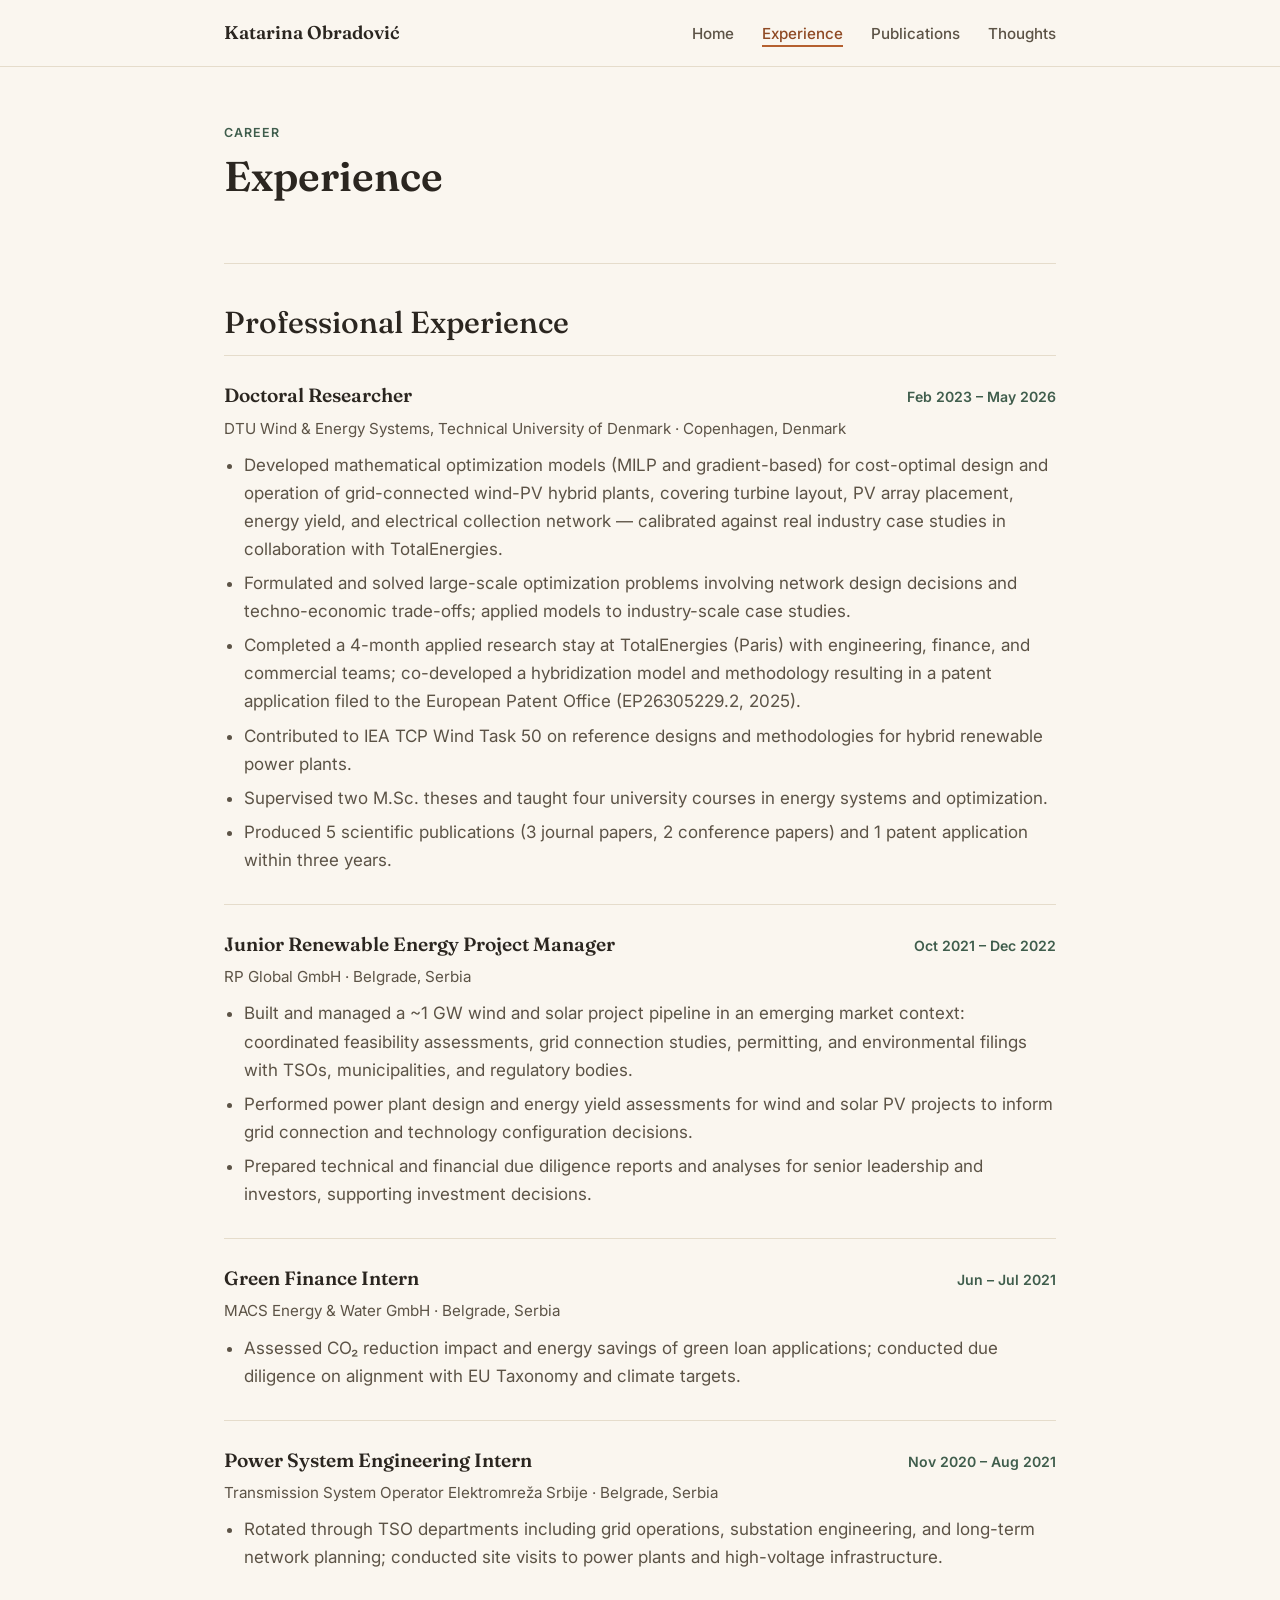
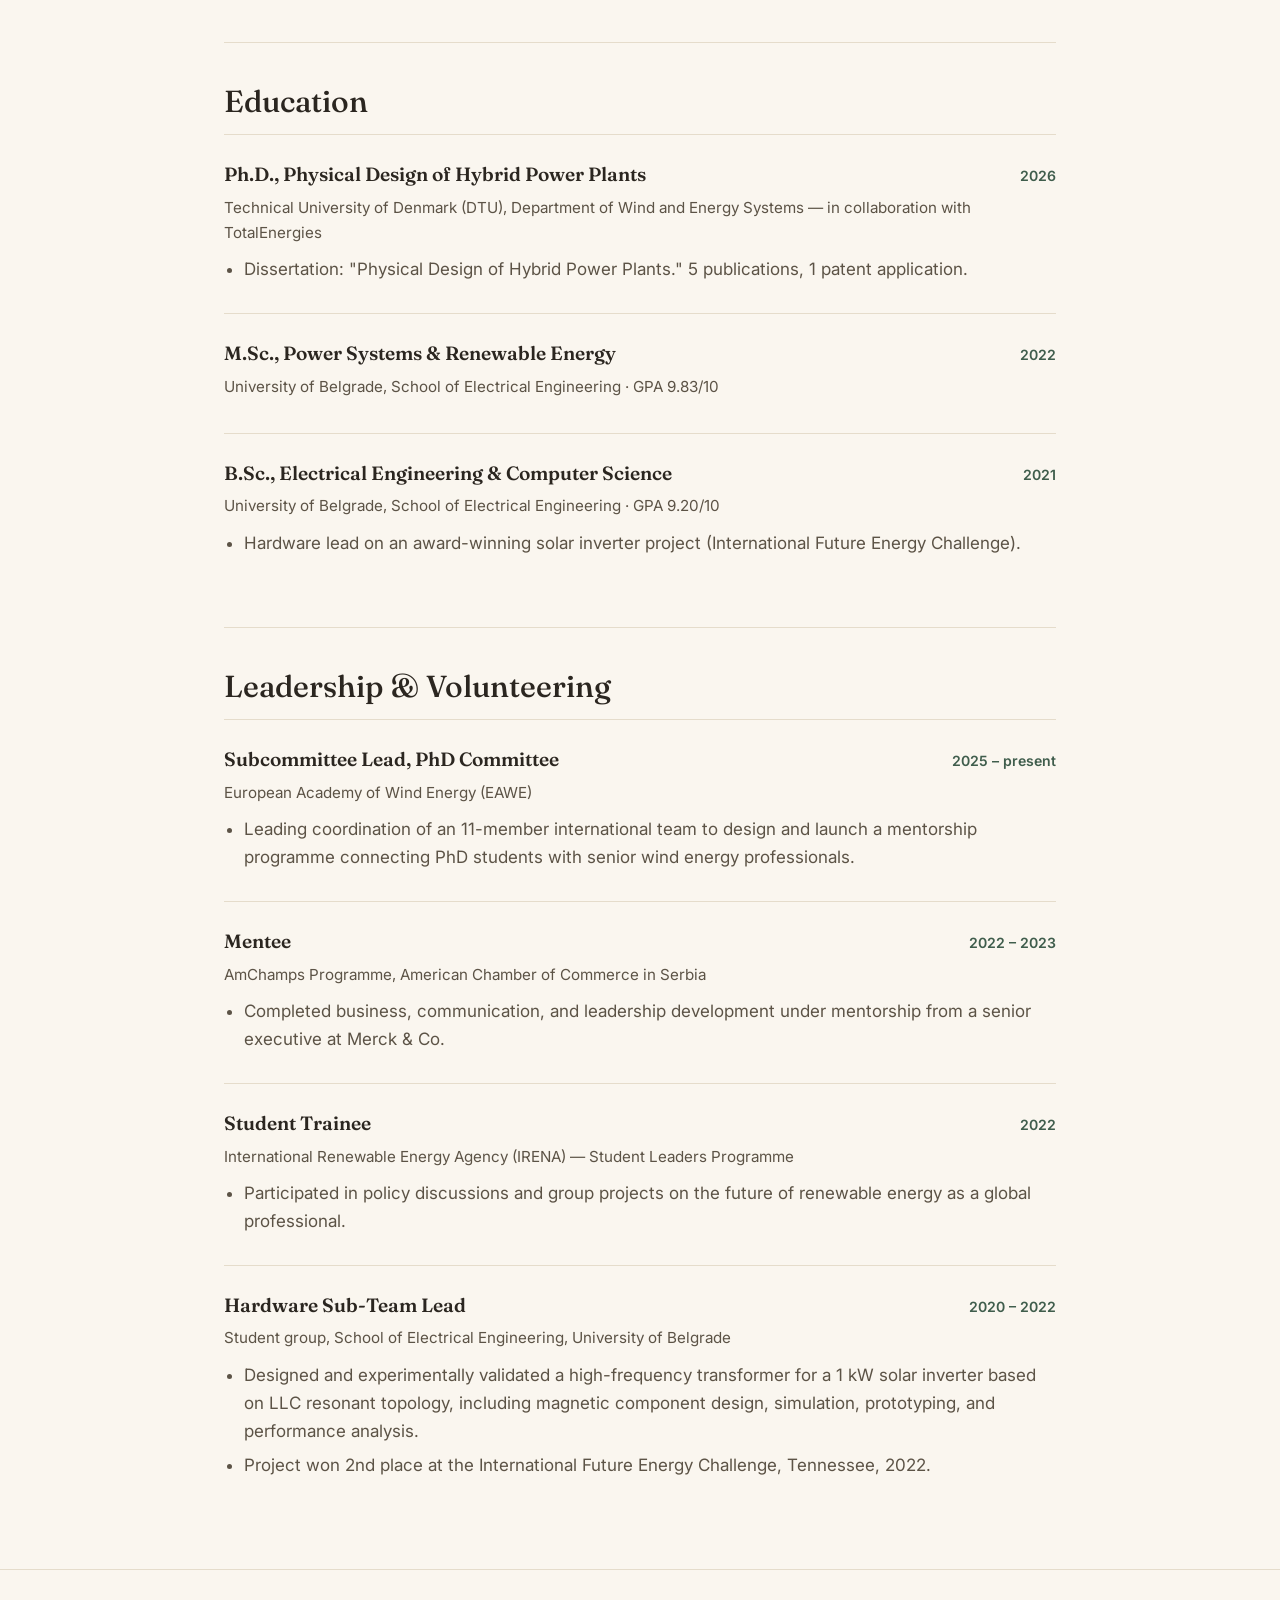
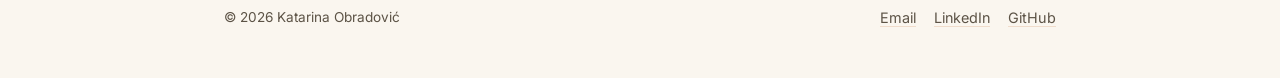
==== experience.html @ 313fced9 "Updates in files and design (css, js, experience, publications, posts)" ====
<!DOCTYPE html>
<html lang="en">
<head>
<meta charset="UTF-8">
<meta name="viewport" content="width=device-width, initial-scale=1.0">
<title>Experience — Katarina Obradović</title>
<link rel="stylesheet" href="style.css">
</head>
<body>

<header class="site-header">
  <div class="nav-inner">
    <a href="index.html" class="site-name">Katarina Obradović</a>
    <button class="nav-toggle" aria-label="Toggle menu">
      <span></span><span></span><span></span>
    </button>
    <nav class="site-nav">
      <ul>
        <li><a href="index.html">Home</a></li>
        <li><a href="experience.html">Experience</a></li>
        <li><a href="publications.html">Publications</a></li>
        <li><a href="thoughts.html">Thoughts</a></li>
      </ul>
    </nav>
  </div>
</header>

<main class="container">

  <section style="padding-top:56px;">
    <div class="section-label">Career</div>
    <h1>Experience</h1>
  </section>

  <section>
    <h2>Professional Experience</h2>

    <div class="timeline-item">
      <div class="timeline-head">
        <div class="timeline-role">Doctoral Researcher</div>
        <div class="timeline-dates">Feb 2023 – May 2026</div>
      </div>
      <div class="timeline-org">DTU Wind &amp; Energy Systems, Technical University of Denmark · Copenhagen, Denmark</div>
      <ul>
        <li>Developed mathematical optimization models (MILP and gradient-based) for cost-optimal design and operation of grid-connected wind-PV hybrid plants, covering turbine layout, PV array placement, energy yield, and electrical collection network — calibrated against real industry case studies in collaboration with TotalEnergies.</li>
        <li>Formulated and solved large-scale optimization problems involving network design decisions and techno-economic trade-offs; applied models to industry-scale case studies.</li>
        <li>Completed a 4-month applied research stay at TotalEnergies (Paris) with engineering, finance, and commercial teams; co-developed a hybridization model and methodology resulting in a patent application filed to the European Patent Office (EP26305229.2, 2025).</li>
        <li>Contributed to IEA TCP Wind Task 50 on reference designs and methodologies for hybrid renewable power plants.</li>
        <li>Supervised two M.Sc. theses and taught four university courses in energy systems and optimization.</li>
        <li>Produced 5 scientific publications (3 journal papers, 2 conference papers) and 1 patent application within three years.</li>
      </ul>
    </div>

    <div class="timeline-item">
      <div class="timeline-head">
        <div class="timeline-role">Junior Renewable Energy Project Manager</div>
        <div class="timeline-dates">Oct 2021 – Dec 2022</div>
      </div>
      <div class="timeline-org">RP Global GmbH · Belgrade, Serbia</div>
      <ul>
        <li>Built and managed a ~1 GW wind and solar project pipeline in an emerging market context: coordinated feasibility assessments, grid connection studies, permitting, and environmental filings with TSOs, municipalities, and regulatory bodies.</li>
        <li>Performed power plant design and energy yield assessments for wind and solar PV projects to inform grid connection and technology configuration decisions.</li>
        <li>Prepared technical and financial due diligence reports and analyses for senior leadership and investors, supporting investment decisions.</li>
      </ul>
    </div>

    <div class="timeline-item">
      <div class="timeline-head">
        <div class="timeline-role">Green Finance Intern</div>
        <div class="timeline-dates">Jun – Jul 2021</div>
      </div>
      <div class="timeline-org">MACS Energy &amp; Water GmbH · Belgrade, Serbia</div>
      <ul>
        <li>Assessed CO₂ reduction impact and energy savings of green loan applications; conducted due diligence on alignment with EU Taxonomy and climate targets.</li>
      </ul>
    </div>

    <div class="timeline-item">
      <div class="timeline-head">
        <div class="timeline-role">Power System Engineering Intern</div>
        <div class="timeline-dates">Nov 2020 – Aug 2021</div>
      </div>
      <div class="timeline-org">Transmission System Operator Elektromreža Srbije · Belgrade, Serbia</div>
      <ul>
        <li>Rotated through TSO departments including grid operations, substation engineering, and long-term network planning; conducted site visits to power plants and high-voltage infrastructure.</li>
      </ul>
    </div>
  </section>

  <section>
    <h2>Education</h2>

    <div class="timeline-item">
      <div class="timeline-head">
        <div class="timeline-role">Ph.D., Physical Design of Hybrid Power Plants</div>
        <div class="timeline-dates">2026</div>
      </div>
      <div class="timeline-org">Technical University of Denmark (DTU), Department of Wind and Energy Systems — in collaboration with TotalEnergies</div>
      <ul>
        <li>Dissertation: "Physical Design of Hybrid Power Plants." 5 publications, 1 patent application.</li>
      </ul>
    </div>

    <div class="timeline-item">
      <div class="timeline-head">
        <div class="timeline-role">M.Sc., Power Systems &amp; Renewable Energy</div>
        <div class="timeline-dates">2022</div>
      </div>
      <div class="timeline-org">University of Belgrade, School of Electrical Engineering · GPA 9.83/10</div>
    </div>

    <div class="timeline-item">
      <div class="timeline-head">
        <div class="timeline-role">B.Sc., Electrical Engineering &amp; Computer Science</div>
        <div class="timeline-dates">2021</div>
      </div>
      <div class="timeline-org">University of Belgrade, School of Electrical Engineering · GPA 9.20/10</div>
      <ul>
        <li>Hardware lead on an award-winning solar inverter project (International Future Energy Challenge).</li>
      </ul>
    </div>
  </section>

  <section>
    <h2>Leadership &amp; Volunteering</h2>

    <div class="timeline-item">
      <div class="timeline-head">
        <div class="timeline-role">Subcommittee Lead, PhD Committee</div>
        <div class="timeline-dates">2025 – present</div>
      </div>
      <div class="timeline-org">European Academy of Wind Energy (EAWE)</div>
      <ul>
        <li>Leading coordination of an 11-member international team to design and launch a mentorship programme connecting PhD students with senior wind energy professionals.</li>
      </ul>
    </div>

    <div class="timeline-item">
      <div class="timeline-head">
        <div class="timeline-role">Mentee</div>
        <div class="timeline-dates">2022 – 2023</div>
      </div>
      <div class="timeline-org">AmChamps Programme, American Chamber of Commerce in Serbia</div>
      <ul>
        <li>Completed business, communication, and leadership development under mentorship from a senior executive at Merck &amp; Co.</li>
      </ul>
    </div>

    <div class="timeline-item">
      <div class="timeline-head">
        <div class="timeline-role">Student Trainee</div>
        <div class="timeline-dates">2022</div>
      </div>
      <div class="timeline-org">International Renewable Energy Agency (IRENA) — Student Leaders Programme</div>
      <ul>
        <li>Participated in policy discussions and group projects on the future of renewable energy as a global professional.</li>
      </ul>
    </div>

    <div class="timeline-item">
      <div class="timeline-head">
        <div class="timeline-role">Hardware Sub-Team Lead</div>
        <div class="timeline-dates">2020 – 2022</div>
      </div>
      <div class="timeline-org">Student group, School of Electrical Engineering, University of Belgrade</div>
      <ul>
        <li>Designed and experimentally validated a high-frequency transformer for a 1 kW solar inverter based on LLC resonant topology, including magnetic component design, simulation, prototyping, and performance analysis.</li>
        <li>Project won 2nd place at the International Future Energy Challenge, Tennessee, 2022.</li>
      </ul>
    </div>
  </section>

</main>

<footer class="site-footer">
  <div class="footer-inner">
    <div class="footer-copy">© 2026 Katarina Obradović</div>
    <div class="footer-links">
      <a href="mailto:obradovick15@gmail.com">Email</a>
      <a href="https://linkedin.com/in/YOUR-LINKEDIN-HANDLE" target="_blank" rel="noopener">LinkedIn</a>
      <a href="https://github.com/YOUR-GITHUB-USERNAME" target="_blank" rel="noopener">GitHub</a>
    </div>
  </div>
</footer>

<script src="script.js"></script>
</body>
</html>
---- style.css ----
/* ============================================
   Katarina Obradović — personal site
   Warm editorial theme
   ============================================ */

@import url('https://fonts.googleapis.com/css2?family=Fraunces:ital,opsz,wght@0,9..144,400;0,9..144,500;0,9..144,600;1,9..144,500&family=Inter:wght@400;500;600;700&display=swap');

:root {
  --bg: #faf6ef;
  --bg-alt: #f2ece1;
  --card: #fffdfa;
  --ink: #2b2620;
  --ink-soft: #5c5346;
  --rule: #e5dccb;
  --accent: #b5602f;
  --accent-dark: #8f4a24;
  --accent-soft: #f0dccb;
  --evergreen: #3f5d4c;
  --max-width: 880px;
  --radius: 14px;
  --shadow: 0 1px 2px rgba(43, 38, 32, 0.04), 0 8px 24px rgba(43, 38, 32, 0.06);
}

* { box-sizing: border-box; }

html { scroll-behavior: smooth; }

body {
  margin: 0;
  background: var(--bg);
  color: var(--ink);
  font-family: 'Inter', -apple-system, BlinkMacSystemFont, 'Segoe UI', sans-serif;
  font-size: 17px;
  line-height: 1.65;
  -webkit-font-smoothing: antialiased;
}

h1, h2, h3, h4 {
  font-family: 'Fraunces', Georgia, serif;
  font-weight: 500;
  line-height: 1.2;
  color: var(--ink);
  margin: 0 0 0.5em;
}

h1 { font-size: 2.6rem; font-weight: 600; }
h2 { font-size: 1.9rem; }
h3 { font-size: 1.3rem; }

p { margin: 0 0 1em; }

a {
  color: var(--accent-dark);
  text-decoration: underline;
  text-decoration-color: var(--accent-soft);
  text-underline-offset: 3px;
  transition: text-decoration-color 0.15s ease;
}
a:hover { text-decoration-color: var(--accent-dark); }

.container {
  max-width: var(--max-width);
  margin: 0 auto;
  padding: 0 24px;
}

/* ---------- Header / Nav ---------- */
header.site-header {
  border-bottom: 1px solid var(--rule);
  background: var(--bg);
  position: sticky;
  top: 0;
  z-index: 20;
}

.nav-inner {
  max-width: var(--max-width);
  margin: 0 auto;
  padding: 18px 24px;
  display: flex;
  align-items: center;
  justify-content: space-between;
}

.site-name {
  font-family: 'Fraunces', serif;
  font-weight: 600;
  font-size: 1.15rem;
  color: var(--ink);
  text-decoration: none;
}
.site-name:hover { text-decoration: none; }

nav.site-nav ul {
  list-style: none;
  display: flex;
  gap: 28px;
  margin: 0;
  padding: 0;
}

nav.site-nav a {
  color: var(--ink-soft);
  text-decoration: none;
  font-size: 0.95rem;
  font-weight: 500;
  padding-bottom: 2px;
  border-bottom: 2px solid transparent;
}

nav.site-nav a:hover,
nav.site-nav a.active {
  color: var(--accent-dark);
  border-bottom-color: var(--accent);
}

.nav-toggle {
  display: none;
  background: none;
  border: none;
  cursor: pointer;
  padding: 4px;
}
.nav-toggle span {
  display: block;
  width: 22px;
  height: 2px;
  background: var(--ink);
  margin: 5px 0;
}

/* ---------- Hero ---------- */
.hero {
  padding: 72px 0 48px;
}

.eyebrow {
  text-transform: uppercase;
  letter-spacing: 0.08em;
  font-size: 0.8rem;
  font-weight: 600;
  color: var(--evergreen);
  margin-bottom: 14px;
}

.hero h1 { margin-bottom: 10px; }

.hero .tagline {
  font-size: 1.15rem;
  color: var(--ink-soft);
  max-width: 620px;
}

.hero .meta {
  margin-top: 18px;
  font-size: 0.95rem;
  color: var(--ink-soft);
}

.cta-row {
  margin-top: 28px;
  display: flex;
  gap: 14px;
  flex-wrap: wrap;
}

.btn {
  display: inline-block;
  padding: 11px 22px;
  border-radius: 999px;
  font-size: 0.95rem;
  font-weight: 600;
  text-decoration: none;
  border: 1px solid transparent;
  transition: all 0.15s ease;
}

.btn-primary {
  background: var(--accent);
  color: #fff;
}
.btn-primary:hover { background: var(--accent-dark); }

.btn-secondary {
  background: transparent;
  border-color: var(--rule);
  color: var(--ink);
}
.btn-secondary:hover { border-color: var(--accent); color: var(--accent-dark); }

/* ---------- Sections ---------- */
section { padding: 40px 0; }
section + section { border-top: 1px solid var(--rule); }

.section-label {
  text-transform: uppercase;
  letter-spacing: 0.08em;
  font-size: 0.78rem;
  font-weight: 600;
  color: var(--evergreen);
  margin-bottom: 8px;
}

.profile-text {
  font-size: 1.08rem;
  color: var(--ink-soft);
  max-width: 700px;
}

/* ---------- Stat / impact cards ---------- */
.stat-grid {
  display: grid;
  grid-template-columns: repeat(2, 1fr);
  gap: 16px;
  margin-top: 24px;
}

.stat-card {
  background: var(--card);
  border: 1px solid var(--rule);
  border-radius: var(--radius);
  padding: 22px 20px;
  box-shadow: var(--shadow);
}

.stat-number {
  font-family: 'Fraunces', serif;
  font-size: 2rem;
  font-weight: 600;
  color: var(--accent-dark);
  line-height: 1;
  margin-bottom: 8px;
}

.stat-desc {
  color: var(--ink-soft);
  font-size: 0.93rem;
}

/* ---------- Skills ---------- */
.skill-group { margin-bottom: 18px; }
.skill-group h4 {
  font-family: 'Inter', sans-serif;
  font-weight: 600;
  font-size: 0.85rem;
  text-transform: uppercase;
  letter-spacing: 0.04em;
  color: var(--ink-soft);
  margin-bottom: 10px;
}

.tag-row {
  display: flex;
  flex-wrap: wrap;
  gap: 8px;
}

.tag {
  background: var(--accent-soft);
  color: var(--accent-dark);
  border-radius: 999px;
  padding: 5px 14px;
  font-size: 0.85rem;
  font-weight: 500;
}

/* ---------- Timeline (Experience) ---------- */
.timeline-item {
  padding: 24px 0;
  border-top: 1px solid var(--rule);
}
.timeline-item:first-child { border-top: none; }

.timeline-head {
  display: flex;
  justify-content: space-between;
  align-items: baseline;
  flex-wrap: wrap;
  gap: 8px;
  margin-bottom: 4px;
}

.timeline-role {
  font-family: 'Fraunces', serif;
  font-size: 1.2rem;
  font-weight: 600;
}

.timeline-dates {
  font-size: 0.88rem;
  color: var(--evergreen);
  font-weight: 600;
  white-space: nowrap;
}

.timeline-org {
  color: var(--ink-soft);
  font-size: 0.95rem;
  margin-bottom: 10px;
}

.timeline-item ul {
  margin: 0;
  padding-left: 20px;
  color: var(--ink-soft);
}
.timeline-item li { margin-bottom: 6px; }

/* ---------- Publications ---------- */
.pub-item {
  padding: 18px 0;
  border-top: 1px solid var(--rule);
}
.pub-item:first-child { border-top: none; }
.pub-title { font-weight: 600; margin-bottom: 4px; }
.pub-meta { color: var(--ink-soft); font-size: 0.92rem; }
.pub-badge {
  display: inline-block;
  font-size: 0.75rem;
  font-weight: 600;
  text-transform: uppercase;
  letter-spacing: 0.04em;
  padding: 3px 10px;
  border-radius: 999px;
  background: var(--bg-alt);
  color: var(--evergreen);
  margin-bottom: 8px;
}

/* ---------- Awards ---------- */
.award-list { list-style: none; padding: 0; margin: 0; }
.award-list li {
  padding: 12px 0;
  border-top: 1px solid var(--rule);
  color: var(--ink-soft);
}
.award-list li:first-child { border-top: none; }
.award-list strong { color: var(--ink); }

/* ---------- Thoughts / blog ---------- */
.post-card {
  background: var(--card);
  border: 1px solid var(--rule);
  border-radius: var(--radius);
  padding: 26px 26px;
  margin-bottom: 18px;
  box-shadow: var(--shadow);
  transition: transform 0.15s ease, box-shadow 0.15s ease;
}
.post-card:hover {
  transform: translateY(-2px);
  box-shadow: 0 4px 8px rgba(43,38,32,0.06), 0 12px 28px rgba(43,38,32,0.09);
}
.post-card a.post-title-link {
  text-decoration: none;
  color: var(--ink);
}
.post-card h3 { margin-bottom: 6px; }
.post-date {
  font-size: 0.85rem;
  color: var(--evergreen);
  font-weight: 600;
  margin-bottom: 10px;
  display: block;
}
.post-excerpt { color: var(--ink-soft); margin-bottom: 0; }

.placeholder-note {
  background: var(--accent-soft);
  border: 1px dashed var(--accent);
  border-radius: var(--radius);
  padding: 16px 20px;
  color: var(--accent-dark);
  font-size: 0.92rem;
  margin-bottom: 28px;
}

article.post-body {
  font-size: 1.08rem;
  color: var(--ink-soft);
}
article.post-body h2 { color: var(--ink); margin-top: 1.2em; }
article.post-body p { margin-bottom: 1.1em; }

.back-link { display: inline-block; margin-top: 8px; font-weight: 600; }

/* ---------- Footer ---------- */
footer.site-footer {
  border-top: 1px solid var(--rule);
  padding: 36px 0 48px;
  margin-top: 20px;
}
.footer-inner {
  max-width: var(--max-width);
  margin: 0 auto;
  padding: 0 24px;
  display: flex;
  justify-content: space-between;
  align-items: center;
  flex-wrap: wrap;
  gap: 12px;
}
.footer-links { display: flex; gap: 18px; }
.footer-links a { color: var(--ink-soft); font-size: 0.9rem; }
.footer-copy { color: var(--ink-soft); font-size: 0.85rem; }

/* ---------- Responsive ---------- */
@media (max-width: 640px) {
  .stat-grid { grid-template-columns: 1fr; }
  h1 { font-size: 2rem; }
  .nav-toggle { display: block; }
  nav.site-nav {
    display: none;
    width: 100%;
  }
  nav.site-nav.open { display: block; }
  nav.site-nav ul {
    flex-direction: column;
    gap: 4px;
    padding: 12px 0 0;
  }
  .nav-inner { flex-wrap: wrap; }
  .timeline-head { flex-direction: column; }
  .footer-inner { flex-direction: column; align-items: flex-start; }
}
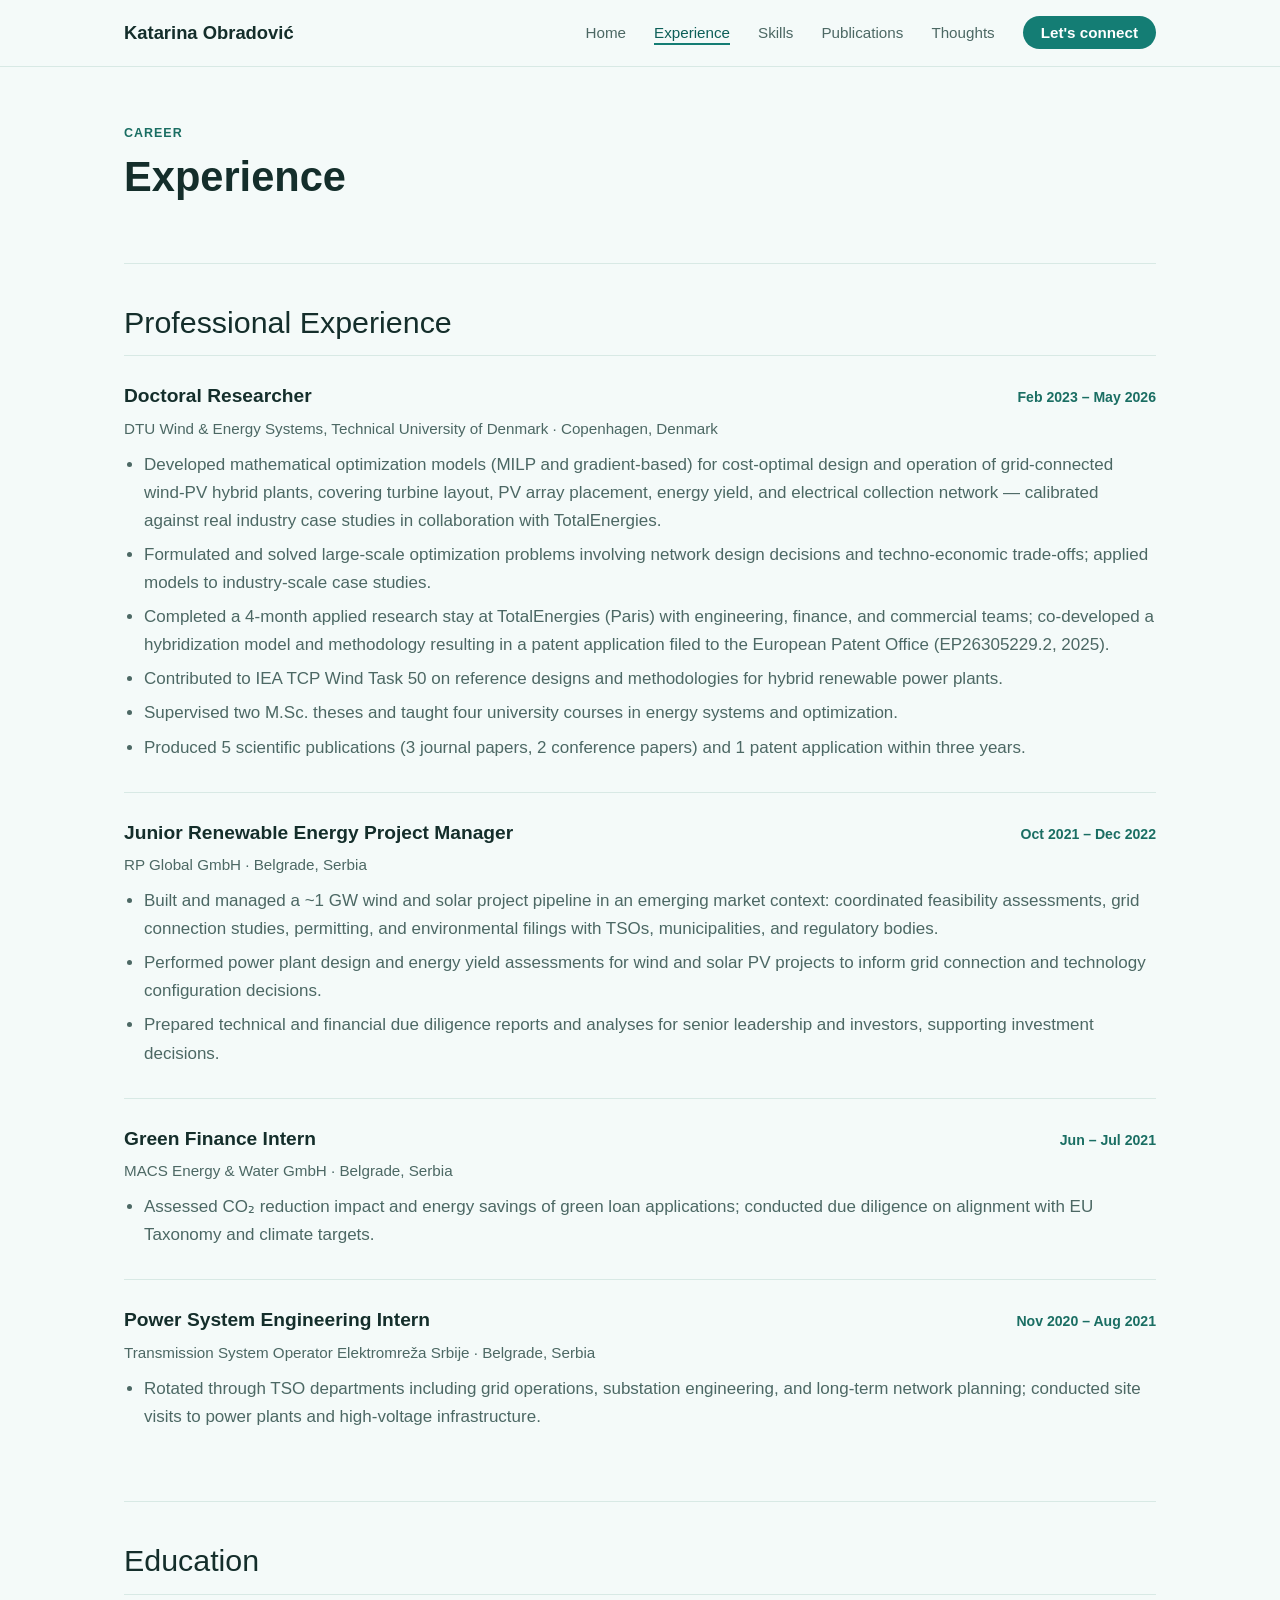
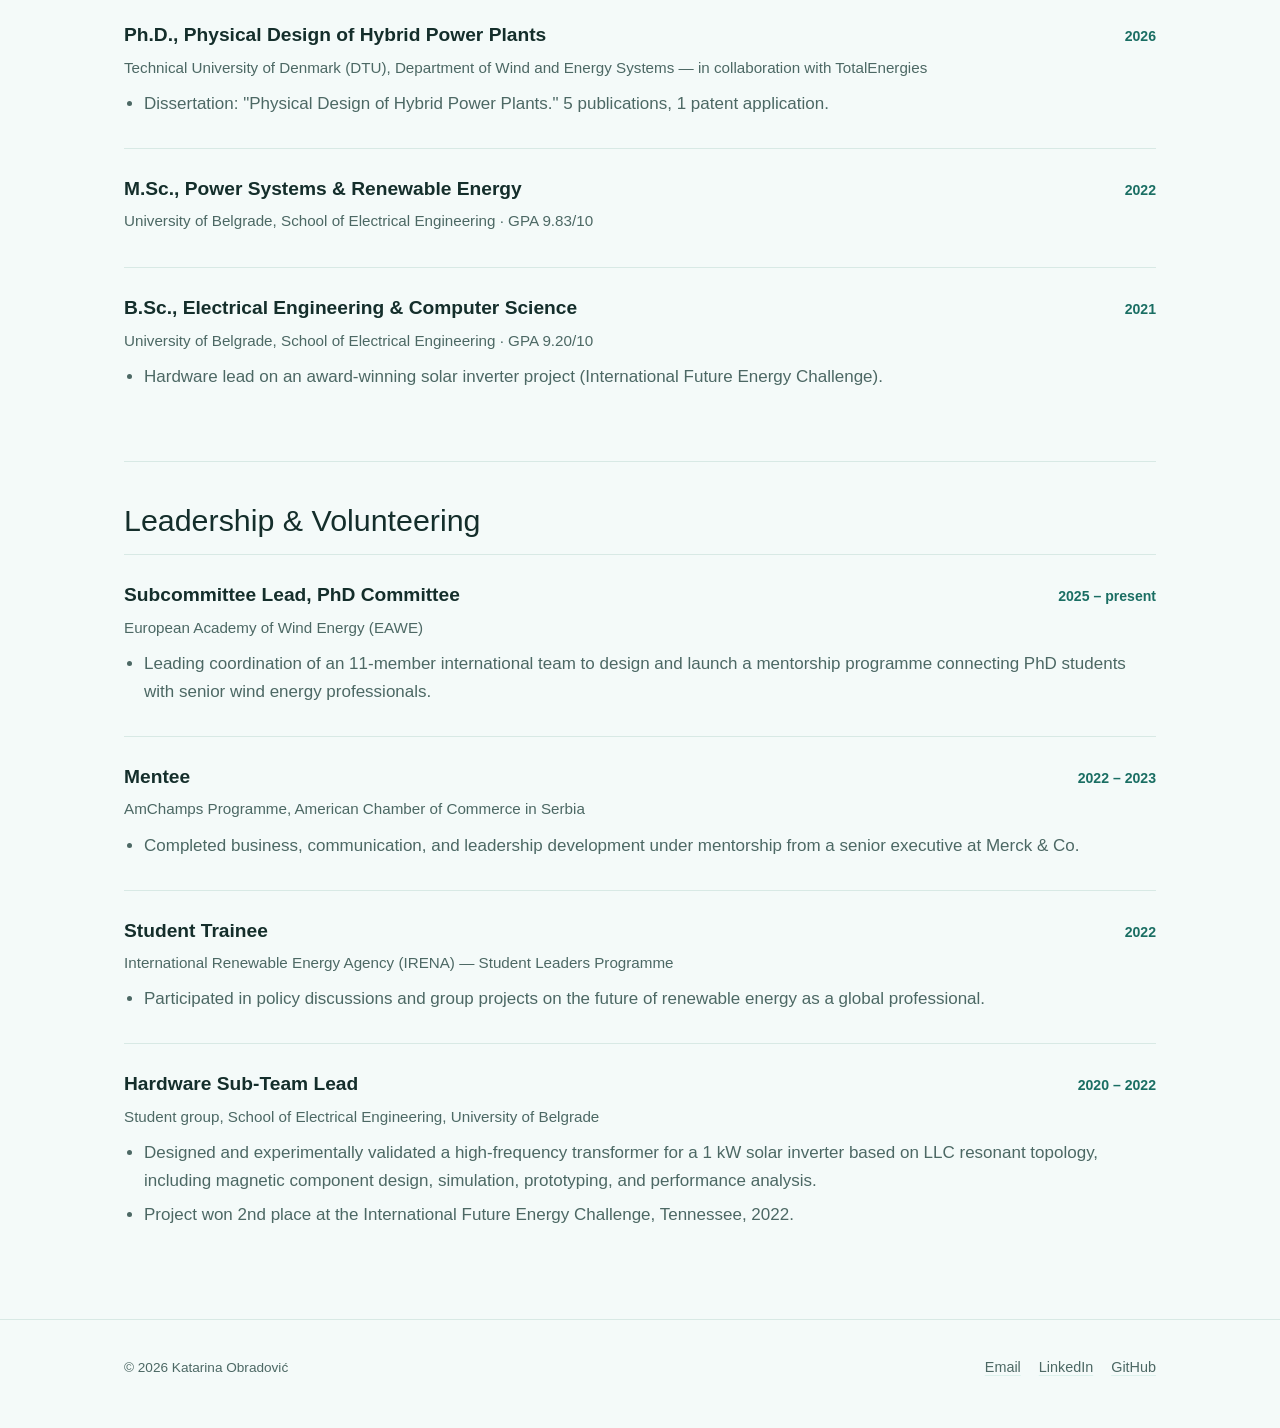
==== commit f2a69912: "Addition of the background banner, and changes i nthe text" ====
--- a/experience.html
+++ b/experience.html
@@ -18,8 +18,10 @@
       <ul>
         <li><a href="index.html">Home</a></li>
         <li><a href="experience.html">Experience</a></li>
+        <li><a href="skills.html">Skills</a></li>
         <li><a href="publications.html">Publications</a></li>
         <li><a href="thoughts.html">Thoughts</a></li>
+        <li><a href="index.html#connect" class="nav-connect-btn">Let's connect</a></li>
       </ul>
     </nav>
   </div>
--- a/style.css
+++ b/style.css
@@ -1,24 +1,30 @@
 /* ============================================
    Katarina Obradović — personal site
-   Warm editorial theme
+   Blue-green editorial theme
    ============================================ */
 
-@import url('https://fonts.googleapis.com/css2?family=Fraunces:ital,opsz,wght@0,9..144,400;0,9..144,500;0,9..144,600;1,9..144,500&family=Inter:wght@400;500;600;700&display=swap');
+@import url('https://api.fontshare.com/v2/css?f[]=general-sans@400,500,600,700&f[]=satoshi@400,500,600,700&display=swap');
 
 :root {
-  --bg: #faf6ef;
-  --bg-alt: #f2ece1;
-  --card: #fffdfa;
-  --ink: #2b2620;
-  --ink-soft: #5c5346;
-  --rule: #e5dccb;
-  --accent: #b5602f;
-  --accent-dark: #8f4a24;
-  --accent-soft: #f0dccb;
-  --evergreen: #3f5d4c;
-  --max-width: 880px;
-  --radius: 14px;
-  --shadow: 0 1px 2px rgba(43, 38, 32, 0.04), 0 8px 24px rgba(43, 38, 32, 0.06);
+  --bg: #f4faf9;
+  --bg-alt: #e6f2f0;
+  --card: #ffffff;
+  --ink: #142e2b;
+  --ink-soft: #4c6864;
+  --rule: #d8e9e5;
+  --accent: #147d74;
+  --accent-dark: #0d5f58;
+  --accent-light: #3fb6a8;
+  --accent-soft: #dcf1ec;
+  --ocean: #1d6f8c;
+  --ocean-soft: #dbeef4;
+  --evergreen: #1a6e63;
+  --max-width: 1080px;
+  --radius: 16px;
+  --shadow: 0 1px 2px rgba(13, 59, 54, 0.05), 0 10px 28px rgba(13, 59, 54, 0.07);
+  --shadow-hover: 0 6px 16px rgba(13, 59, 54, 0.08), 0 22px 40px rgba(13, 59, 54, 0.12);
+  --ease: cubic-bezier(0.22, 1, 0.36, 1);
+  --transition: 0.35s var(--ease);
 }
 
 * { box-sizing: border-box; }
@@ -29,14 +35,14 @@
   margin: 0;
   background: var(--bg);
   color: var(--ink);
-  font-family: 'Inter', -apple-system, BlinkMacSystemFont, 'Segoe UI', sans-serif;
+  font-family: 'General Sans', -apple-system, BlinkMacSystemFont, 'Segoe UI', sans-serif;
   font-size: 17px;
   line-height: 1.65;
   -webkit-font-smoothing: antialiased;
 }
 
 h1, h2, h3, h4 {
-  font-family: 'Fraunces', Georgia, serif;
+  font-family: 'Satoshi', -apple-system, BlinkMacSystemFont, 'Segoe UI', sans-serif;
   font-weight: 500;
   line-height: 1.2;
   color: var(--ink);
@@ -54,9 +60,17 @@
   text-decoration: underline;
   text-decoration-color: var(--accent-soft);
   text-underline-offset: 3px;
-  transition: text-decoration-color 0.15s ease;
+  transition: color var(--transition), text-decoration-color var(--transition);
 }
 a:hover { text-decoration-color: var(--accent-dark); }
+
+a:focus-visible,
+.btn:focus-visible,
+.nav-toggle:focus-visible {
+  outline: 2px solid var(--accent);
+  outline-offset: 3px;
+  border-radius: 2px;
+}
 
 .container {
   max-width: var(--max-width);
@@ -67,7 +81,8 @@
 /* ---------- Header / Nav ---------- */
 header.site-header {
   border-bottom: 1px solid var(--rule);
-  background: var(--bg);
+  background: rgba(244, 250, 249, 0.9);
+  backdrop-filter: blur(8px);
   position: sticky;
   top: 0;
   z-index: 20;
@@ -83,13 +98,13 @@
 }
 
 .site-name {
-  font-family: 'Fraunces', serif;
+  font-family: 'Satoshi', -apple-system, BlinkMacSystemFont, 'Segoe UI', sans-serif;
   font-weight: 600;
   font-size: 1.15rem;
   color: var(--ink);
   text-decoration: none;
 }
-.site-name:hover { text-decoration: none; }
+.site-name:hover { text-decoration: none; color: var(--accent-dark); }
 
 nav.site-nav ul {
   list-style: none;
@@ -106,12 +121,29 @@
   font-weight: 500;
   padding-bottom: 2px;
   border-bottom: 2px solid transparent;
+  transition: color var(--transition), border-color var(--transition);
 }
 
 nav.site-nav a:hover,
 nav.site-nav a.active {
   color: var(--accent-dark);
   border-bottom-color: var(--accent);
+}
+
+nav.site-nav a.nav-connect-btn {
+  color: #fff;
+  background: var(--accent);
+  padding: 8px 18px;
+  border-radius: 999px;
+  border-bottom: none;
+  font-weight: 600;
+  transition: background var(--transition), transform var(--transition);
+}
+nav.site-nav a.nav-connect-btn:hover {
+  color: #fff;
+  background: var(--accent-dark);
+  border-bottom: none;
+  transform: translateY(-1px);
 }
 
 .nav-toggle {
@@ -127,12 +159,53 @@
   height: 2px;
   background: var(--ink);
   margin: 5px 0;
+  transition: background var(--transition);
 }
 
 /* ---------- Hero ---------- */
+.hero-band {
+  position: relative;
+  overflow: hidden;
+  background:
+    linear-gradient(150deg, rgba(220, 241, 236, 0.91) 0%, rgba(244, 250, 249, 0.94) 55%),
+    url('hero-banner.jpg');
+  background-size: cover;
+  background-position: center 30%;
+  border-bottom: 1px solid var(--rule);
+}
+
+.hero-band::before,
+.hero-band::after {
+  content: "";
+  position: absolute;
+  border-radius: 50%;
+  filter: blur(60px);
+  opacity: 0.5;
+  z-index: 0;
+}
+.hero-band::before {
+  width: 340px;
+  height: 340px;
+  background: var(--accent-light);
+  top: -140px;
+  right: -100px;
+}
+.hero-band::after {
+  width: 260px;
+  height: 260px;
+  background: var(--ocean-soft);
+  bottom: -120px;
+  left: -80px;
+  opacity: 0.8;
+}
+
 .hero {
-  padding: 72px 0 48px;
-}
+  position: relative;
+  z-index: 1;
+  padding: 72px 0 56px;
+}
+
+.hero-text { max-width: 720px; }
 
 .eyebrow {
   text-transform: uppercase;
@@ -164,6 +237,20 @@
   flex-wrap: wrap;
 }
 
+.hero-text > * {
+  animation: fadeUp 0.7s var(--ease) both;
+}
+.hero-text > .eyebrow { animation-delay: 0.02s; }
+.hero-text > h1 { animation-delay: 0.08s; }
+.hero-text > .tagline { animation-delay: 0.14s; }
+.hero-text > .meta { animation-delay: 0.2s; }
+.hero-text > .cta-row { animation-delay: 0.26s; }
+
+@keyframes fadeUp {
+  from { opacity: 0; transform: translateY(14px); }
+  to { opacity: 1; transform: translateY(0); }
+}
+
 .btn {
   display: inline-block;
   padding: 11px 22px;
@@ -172,21 +259,31 @@
   font-weight: 600;
   text-decoration: none;
   border: 1px solid transparent;
-  transition: all 0.15s ease;
+  transition: background var(--transition), border-color var(--transition),
+    color var(--transition), transform var(--transition), box-shadow var(--transition);
 }
 
 .btn-primary {
   background: var(--accent);
   color: #fff;
 }
-.btn-primary:hover { background: var(--accent-dark); }
+.btn-primary:hover {
+  background: var(--accent-dark);
+  transform: translateY(-2px);
+  box-shadow: 0 8px 18px rgba(13, 95, 88, 0.25);
+}
 
 .btn-secondary {
   background: transparent;
   border-color: var(--rule);
   color: var(--ink);
 }
-.btn-secondary:hover { border-color: var(--accent); color: var(--accent-dark); }
+.btn-secondary:hover {
+  border-color: var(--accent);
+  color: var(--accent-dark);
+  background: var(--accent-soft);
+  transform: translateY(-2px);
+}
 
 /* ---------- Sections ---------- */
 section { padding: 40px 0; }
@@ -210,8 +307,8 @@
 /* ---------- Stat / impact cards ---------- */
 .stat-grid {
   display: grid;
-  grid-template-columns: repeat(2, 1fr);
-  gap: 16px;
+  grid-template-columns: repeat(auto-fit, minmax(240px, 1fr));
+  gap: 18px;
   margin-top: 24px;
 }
 
@@ -221,10 +318,23 @@
   border-radius: var(--radius);
   padding: 22px 20px;
   box-shadow: var(--shadow);
-}
+  transition: transform var(--transition), box-shadow var(--transition);
+}
+.stat-card:hover {
+  transform: translateY(-3px);
+  box-shadow: var(--shadow-hover);
+}
+
+.stat-icon {
+  width: 32px;
+  height: 32px;
+  color: var(--accent);
+  margin-bottom: 10px;
+}
+.stat-icon svg { width: 100%; height: 100%; display: block; }
 
 .stat-number {
-  font-family: 'Fraunces', serif;
+  font-family: 'Satoshi', -apple-system, BlinkMacSystemFont, 'Segoe UI', sans-serif;
   font-size: 2rem;
   font-weight: 600;
   color: var(--accent-dark);
@@ -238,9 +348,27 @@
 }
 
 /* ---------- Skills ---------- */
-.skill-group { margin-bottom: 18px; }
+.skills-grid {
+  display: grid;
+  grid-template-columns: repeat(2, 1fr);
+  gap: 18px;
+  margin-top: 24px;
+}
+
+.skill-group {
+  background: var(--card);
+  border: 1px solid var(--rule);
+  border-radius: var(--radius);
+  padding: 20px 20px 16px;
+  box-shadow: var(--shadow);
+  transition: transform var(--transition), box-shadow var(--transition);
+}
+.skill-group:hover {
+  transform: translateY(-2px);
+  box-shadow: var(--shadow-hover);
+}
 .skill-group h4 {
-  font-family: 'Inter', sans-serif;
+  font-family: 'Satoshi', -apple-system, BlinkMacSystemFont, 'Segoe UI', sans-serif;
   font-weight: 600;
   font-size: 0.85rem;
   text-transform: uppercase;
@@ -262,6 +390,12 @@
   padding: 5px 14px;
   font-size: 0.85rem;
   font-weight: 500;
+  transition: background var(--transition), color var(--transition), transform var(--transition);
+}
+.tag:hover {
+  background: var(--accent);
+  color: #fff;
+  transform: translateY(-1px);
 }
 
 /* ---------- Timeline (Experience) ---------- */
@@ -281,7 +415,7 @@
 }
 
 .timeline-role {
-  font-family: 'Fraunces', serif;
+  font-family: 'Satoshi', -apple-system, BlinkMacSystemFont, 'Segoe UI', sans-serif;
   font-size: 1.2rem;
   font-weight: 600;
 }
@@ -345,11 +479,11 @@
   padding: 26px 26px;
   margin-bottom: 18px;
   box-shadow: var(--shadow);
-  transition: transform 0.15s ease, box-shadow 0.15s ease;
+  transition: transform var(--transition), box-shadow var(--transition);
 }
 .post-card:hover {
-  transform: translateY(-2px);
-  box-shadow: 0 4px 8px rgba(43,38,32,0.06), 0 12px 28px rgba(43,38,32,0.09);
+  transform: translateY(-3px);
+  box-shadow: var(--shadow-hover);
 }
 .post-card a.post-title-link {
   text-decoration: none;
@@ -383,6 +517,32 @@
 article.post-body p { margin-bottom: 1.1em; }
 
 .back-link { display: inline-block; margin-top: 8px; font-weight: 600; }
+
+/* ---------- Connect / closing band ---------- */
+section.connect-band {
+  border-top: none;
+  background: linear-gradient(135deg, var(--accent-dark), var(--ocean));
+  color: #fff;
+  border-radius: var(--radius);
+  padding: 48px 40px;
+  margin: 40px 0 8px;
+  text-align: center;
+}
+.connect-band h2 { color: #fff; }
+.connect-band p {
+  color: rgba(255, 255, 255, 0.85);
+  max-width: 520px;
+  margin: 0 auto 24px;
+}
+.connect-band .cta-row { justify-content: center; }
+.connect-band .btn-primary { background: #fff; color: var(--accent-dark); }
+.connect-band .btn-primary:hover { background: #eafbf7; }
+.connect-band .btn-secondary { border-color: rgba(255, 255, 255, 0.5); color: #fff; }
+.connect-band .btn-secondary:hover {
+  background: rgba(255, 255, 255, 0.14);
+  border-color: #fff;
+  color: #fff;
+}
 
 /* ---------- Footer ---------- */
 footer.site-footer {
@@ -402,11 +562,13 @@
 }
 .footer-links { display: flex; gap: 18px; }
 .footer-links a { color: var(--ink-soft); font-size: 0.9rem; }
+.footer-links a:hover { color: var(--accent-dark); }
 .footer-copy { color: var(--ink-soft); font-size: 0.85rem; }
 
 /* ---------- Responsive ---------- */
 @media (max-width: 640px) {
   .stat-grid { grid-template-columns: 1fr; }
+  .skills-grid { grid-template-columns: 1fr; }
   h1 { font-size: 2rem; }
   .nav-toggle { display: block; }
   nav.site-nav {
@@ -416,10 +578,25 @@
   nav.site-nav.open { display: block; }
   nav.site-nav ul {
     flex-direction: column;
+    align-items: flex-start;
     gap: 4px;
     padding: 12px 0 0;
+  }
+  nav.site-nav a.nav-connect-btn {
+    margin-top: 10px;
   }
   .nav-inner { flex-wrap: wrap; }
   .timeline-head { flex-direction: column; }
   .footer-inner { flex-direction: column; align-items: flex-start; }
-}
+  .connect-band { padding: 36px 24px; }
+}
+
+/* ---------- Reduced motion ---------- */
+@media (prefers-reduced-motion: reduce) {
+  html { scroll-behavior: auto; }
+  *, *::before, *::after {
+    animation-duration: 0.01ms !important;
+    animation-iteration-count: 1 !important;
+    transition-duration: 0.01ms !important;
+  }
+}
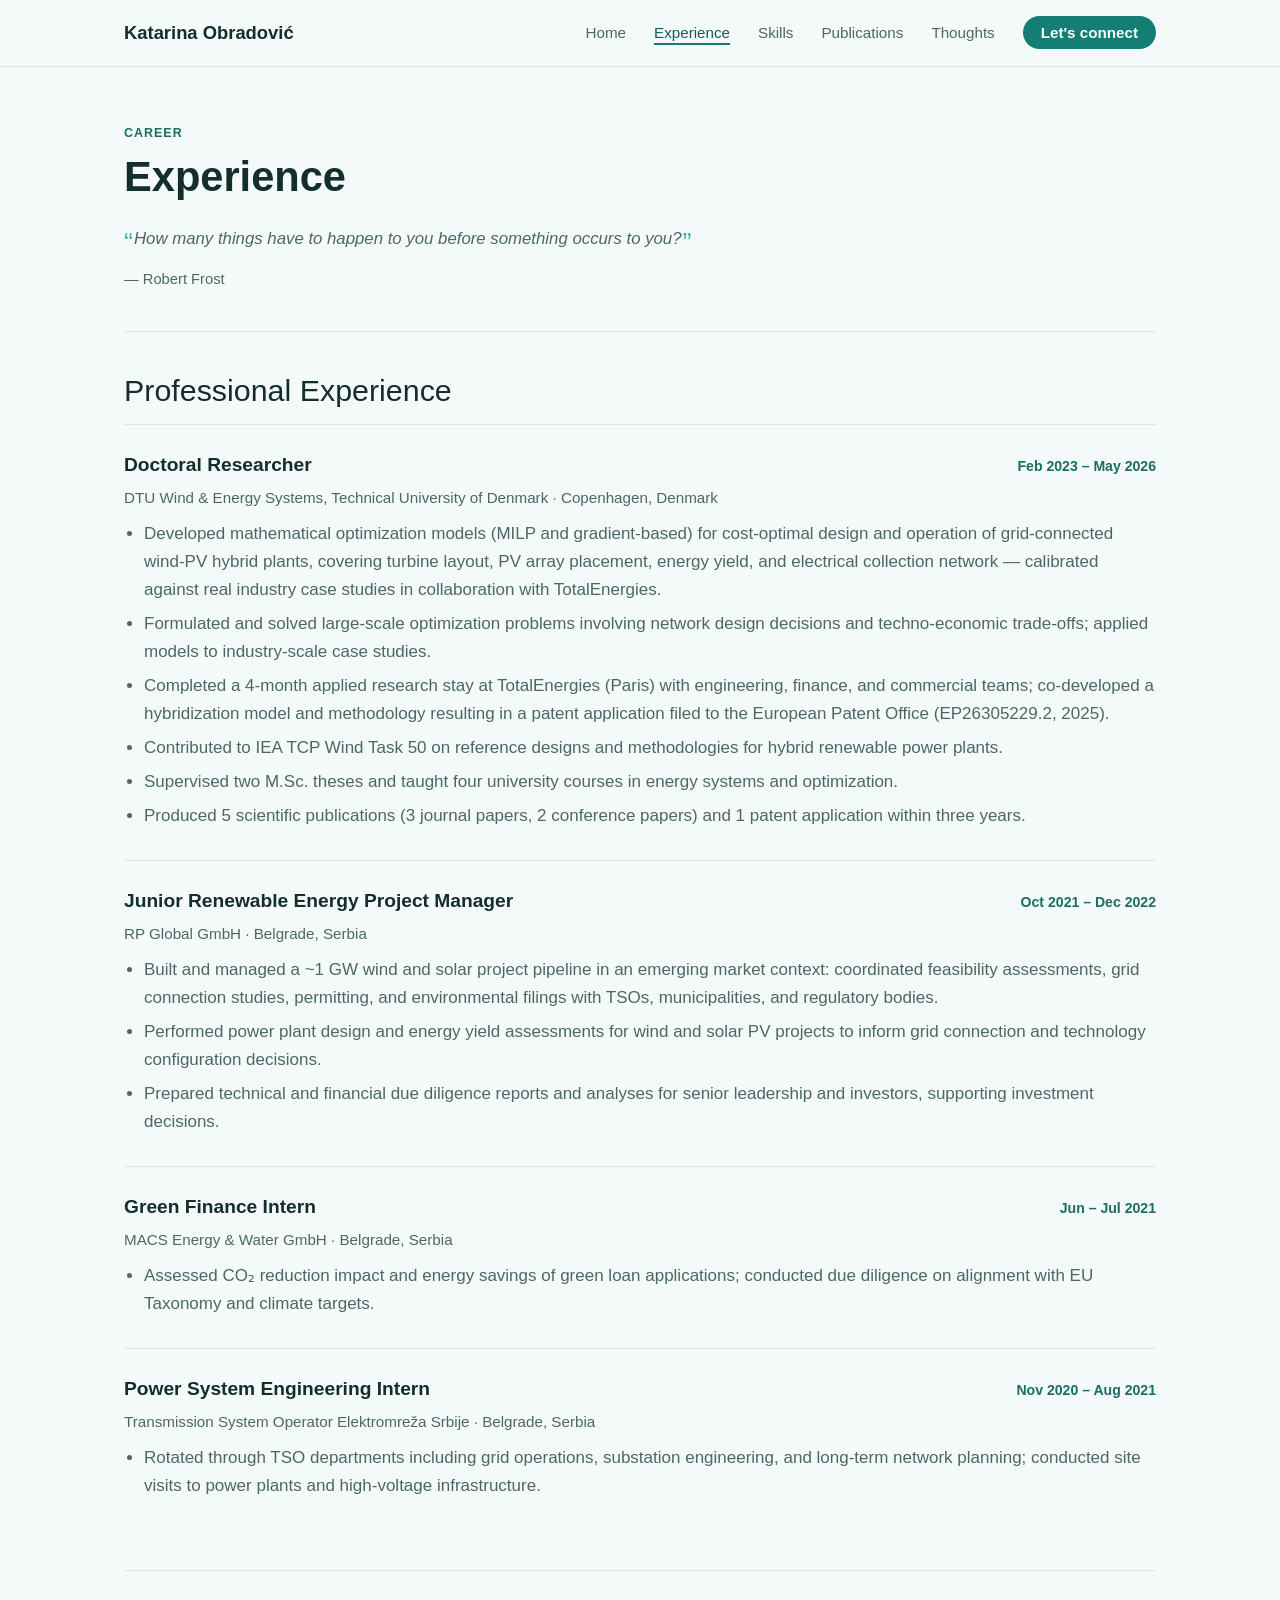
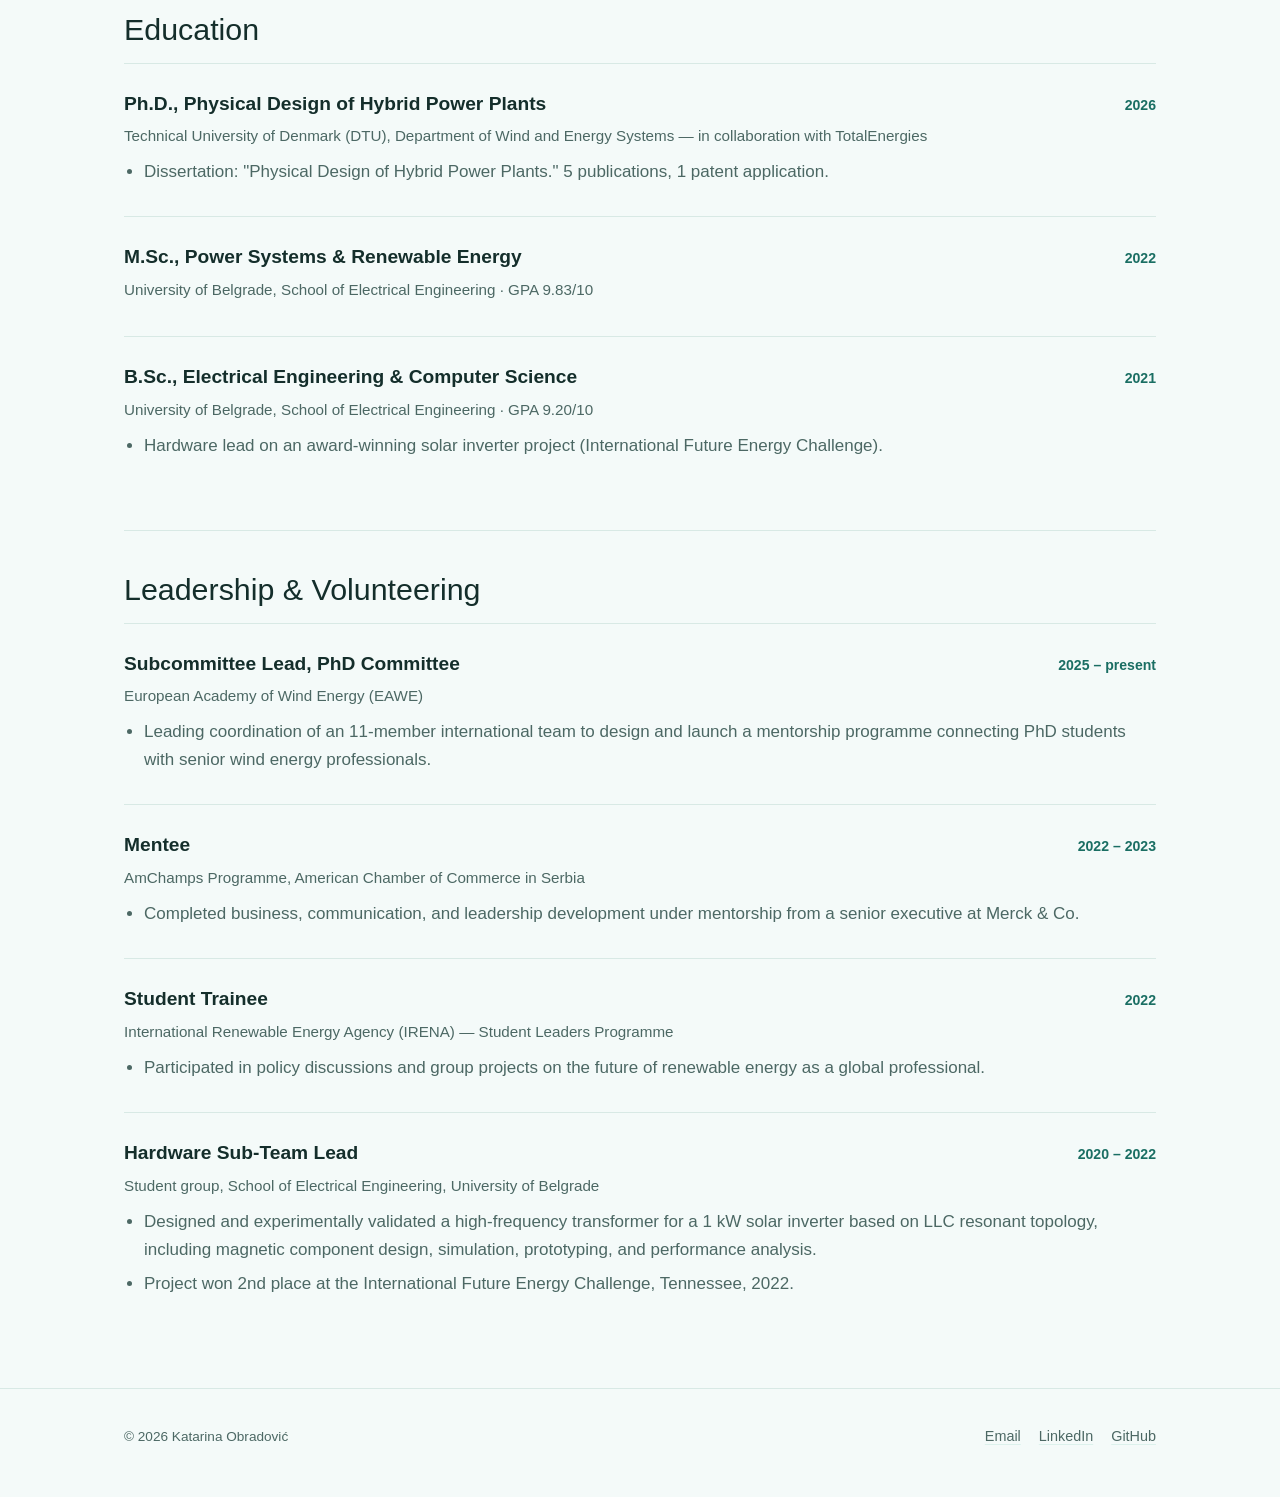
==== commit 4ac3f7ed: "Edits in text" ====
--- a/experience.html
+++ b/experience.html
@@ -32,6 +32,10 @@
   <section style="padding-top:56px;">
     <div class="section-label">Career</div>
     <h1>Experience</h1>
+    <div class="page-quote">
+      <div class="page-quote-text">How many things have to happen to you before something occurs to you?</div>
+      <div class="page-quote-author">― Robert Frost</div>
+    </div>
   </section>
 
   <section>
--- a/style.css
+++ b/style.css
@@ -166,12 +166,33 @@
 .hero-band {
   position: relative;
   overflow: hidden;
+  background: var(--bg);
+  border-bottom: 1px solid var(--rule);
+}
+
+.hero-photo {
+  position: absolute;
+  inset: -30px;
   background:
-    linear-gradient(150deg, rgba(220, 241, 236, 0.91) 0%, rgba(244, 250, 249, 0.94) 55%),
+    linear-gradient(150deg, rgba(220, 241, 236, 0.3) 0%, rgba(244, 250, 249, 0.22) 55%),
     url('hero-banner.jpg');
   background-size: cover;
-  background-position: center 30%;
-  border-bottom: 1px solid var(--rule);
+  background-position: 90% 25%;
+  filter: blur(4px);
+  transform: scale(1.15);
+  z-index: 0;
+}
+
+.photo-credit {
+  position: absolute;
+  right: 14px;
+  bottom: 10px;
+  z-index: 2;
+  font-size: 0.72rem;
+  color: var(--ink-soft);
+  background: rgba(244, 250, 249, 0.65);
+  padding: 3px 9px;
+  border-radius: 999px;
 }
 
 .hero-band::before,
@@ -205,7 +226,16 @@
   padding: 72px 0 56px;
 }
 
-.hero-text { max-width: 720px; }
+.hero-text {
+  max-width: 640px;
+  background: rgba(244, 250, 249, 0.68);
+  backdrop-filter: blur(6px);
+  -webkit-backdrop-filter: blur(6px);
+  border: 1px solid rgba(255, 255, 255, 0.5);
+  border-radius: var(--radius);
+  padding: 32px 36px;
+  box-shadow: var(--shadow);
+}
 
 .eyebrow {
   text-transform: uppercase;
@@ -302,6 +332,40 @@
   font-size: 1.08rem;
   color: var(--ink-soft);
   max-width: 700px;
+}
+
+/* ---------- Page quote ---------- */
+.page-quote {
+  margin: 6px 0 0;
+  max-width: 620px;
+}
+
+.page-quote-text {
+  font-family: 'General Sans', -apple-system, BlinkMacSystemFont, 'Segoe UI', sans-serif;
+  font-style: italic;
+  font-weight: 400;
+  font-size: 1.05rem;
+  line-height: 1.5;
+  color: var(--ink-soft);
+  position: relative;
+}
+
+.page-quote-text::before,
+.page-quote-text::after {
+  font-style: normal;
+  font-size: 1.6em;
+  vertical-align: -0.28em;
+  color: var(--accent-light);
+}
+
+.page-quote-text::before { content: '\201C'; margin-right: 1px; }
+.page-quote-text::after { content: '\201D'; margin-left: 1px; }
+
+.page-quote-author {
+  font-family: 'Satoshi', -apple-system, BlinkMacSystemFont, 'Segoe UI', sans-serif;
+  font-size: 0.92rem;
+  color: var(--ink-soft);
+  margin-top: 4px;
 }
 
 /* ---------- Stat / impact cards ---------- */
@@ -542,6 +606,68 @@
   background: rgba(255, 255, 255, 0.14);
   border-color: #fff;
   color: #fff;
+}
+
+/* ---------- Partners / conferences marquee ---------- */
+.partners-band {
+  padding: 40px 0 8px;
+  border-top: 1px solid var(--rule);
+  overflow: hidden;
+}
+
+.partners-label {
+  max-width: var(--max-width);
+  margin: 0 auto 20px;
+  padding: 0 24px;
+}
+
+.marquee {
+  overflow: hidden;
+  -webkit-mask-image: linear-gradient(to right, transparent, black 6%, black 94%, transparent);
+  mask-image: linear-gradient(to right, transparent, black 6%, black 94%, transparent);
+}
+
+.marquee-track {
+  display: flex;
+  width: max-content;
+  gap: 16px;
+  padding: 0 24px 8px;
+  animation: marquee-scroll 40s linear infinite;
+}
+
+.marquee:hover .marquee-track {
+  animation-play-state: paused;
+}
+
+@keyframes marquee-scroll {
+  from { transform: translateX(0); }
+  to { transform: translateX(-50%); }
+}
+
+.logo-chip {
+  flex: 0 0 auto;
+  width: 260px;
+  height: 92px;
+  display: flex;
+  flex-direction: column;
+  align-items: center;
+  justify-content: center;
+  gap: 4px;
+  background: var(--card);
+  border: 1px dashed var(--rule);
+  border-radius: var(--radius);
+  color: var(--ink-soft);
+  font-size: 0.88rem;
+  font-weight: 600;
+  text-align: center;
+  padding: 8px 14px;
+}
+
+.logo-chip span {
+  font-size: 0.72rem;
+  font-weight: 500;
+  color: var(--ink-soft);
+  opacity: 0.7;
 }
 
 /* ---------- Footer ---------- */
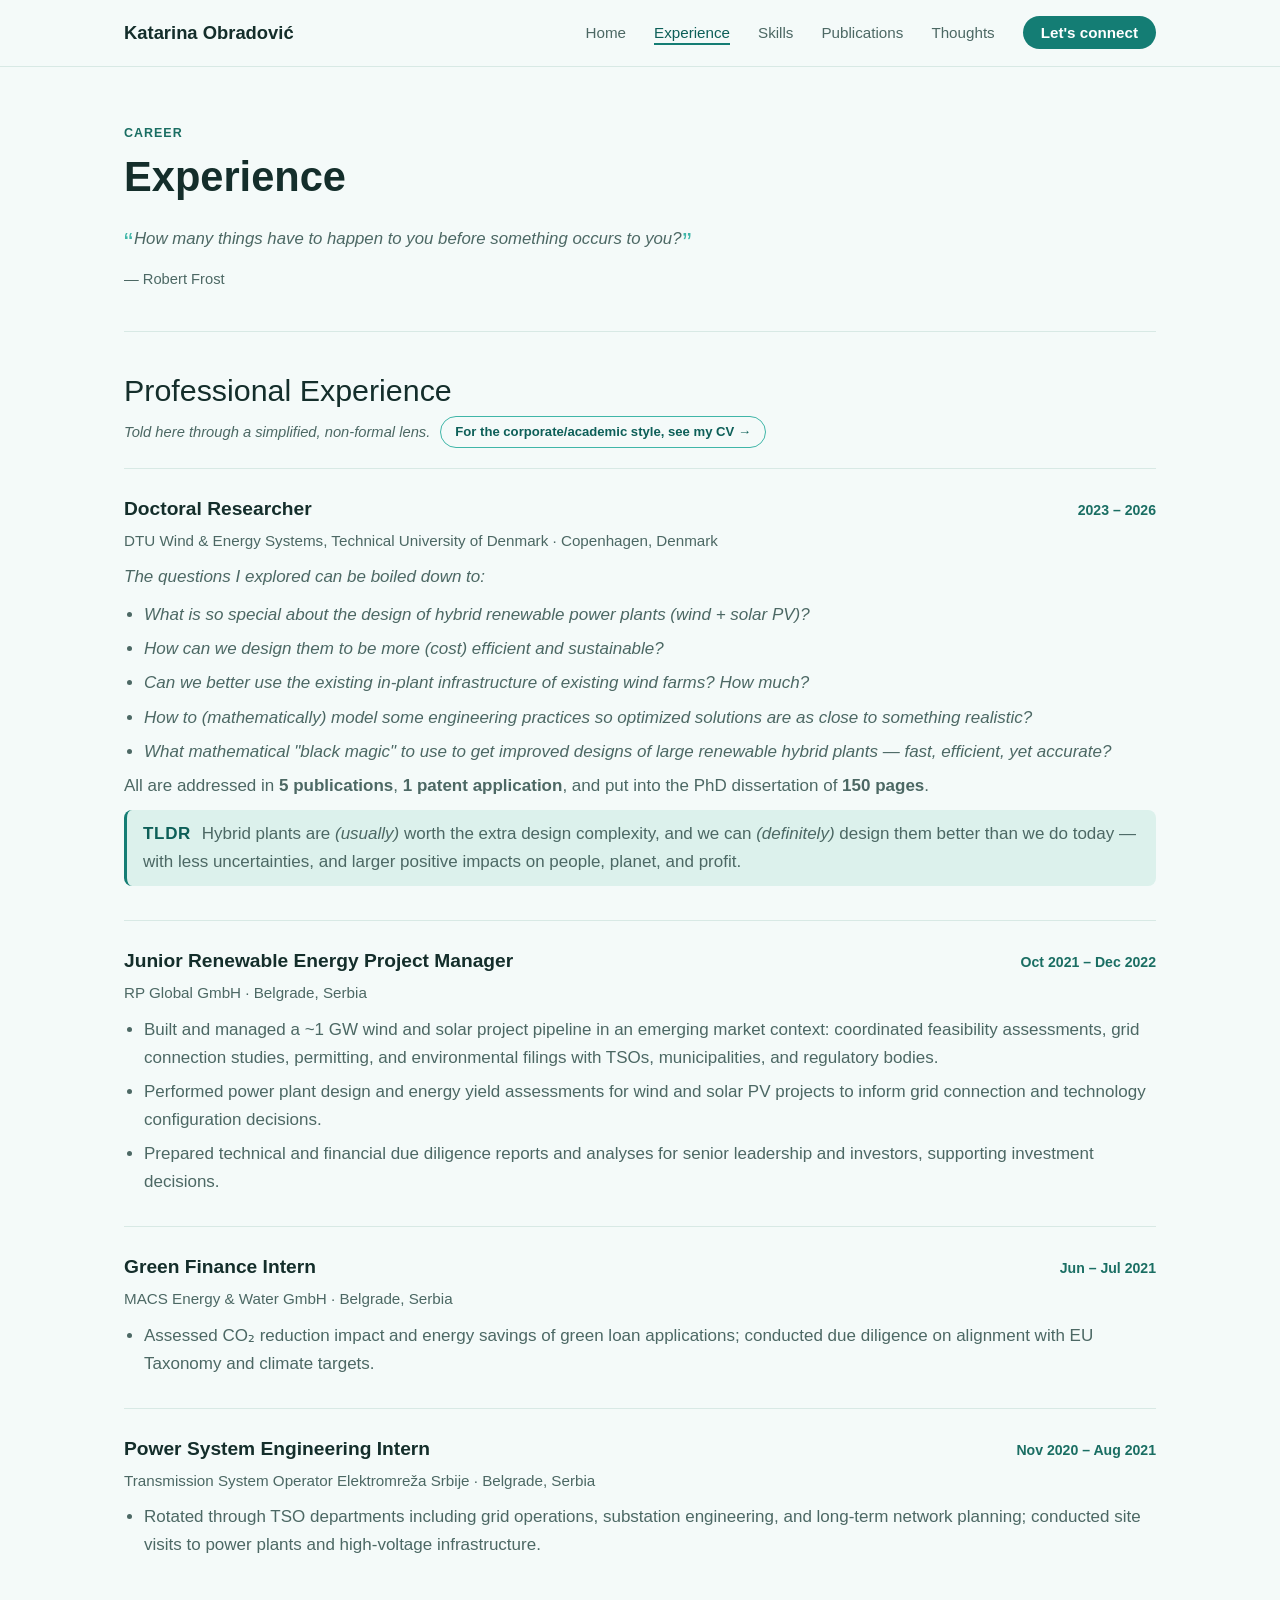
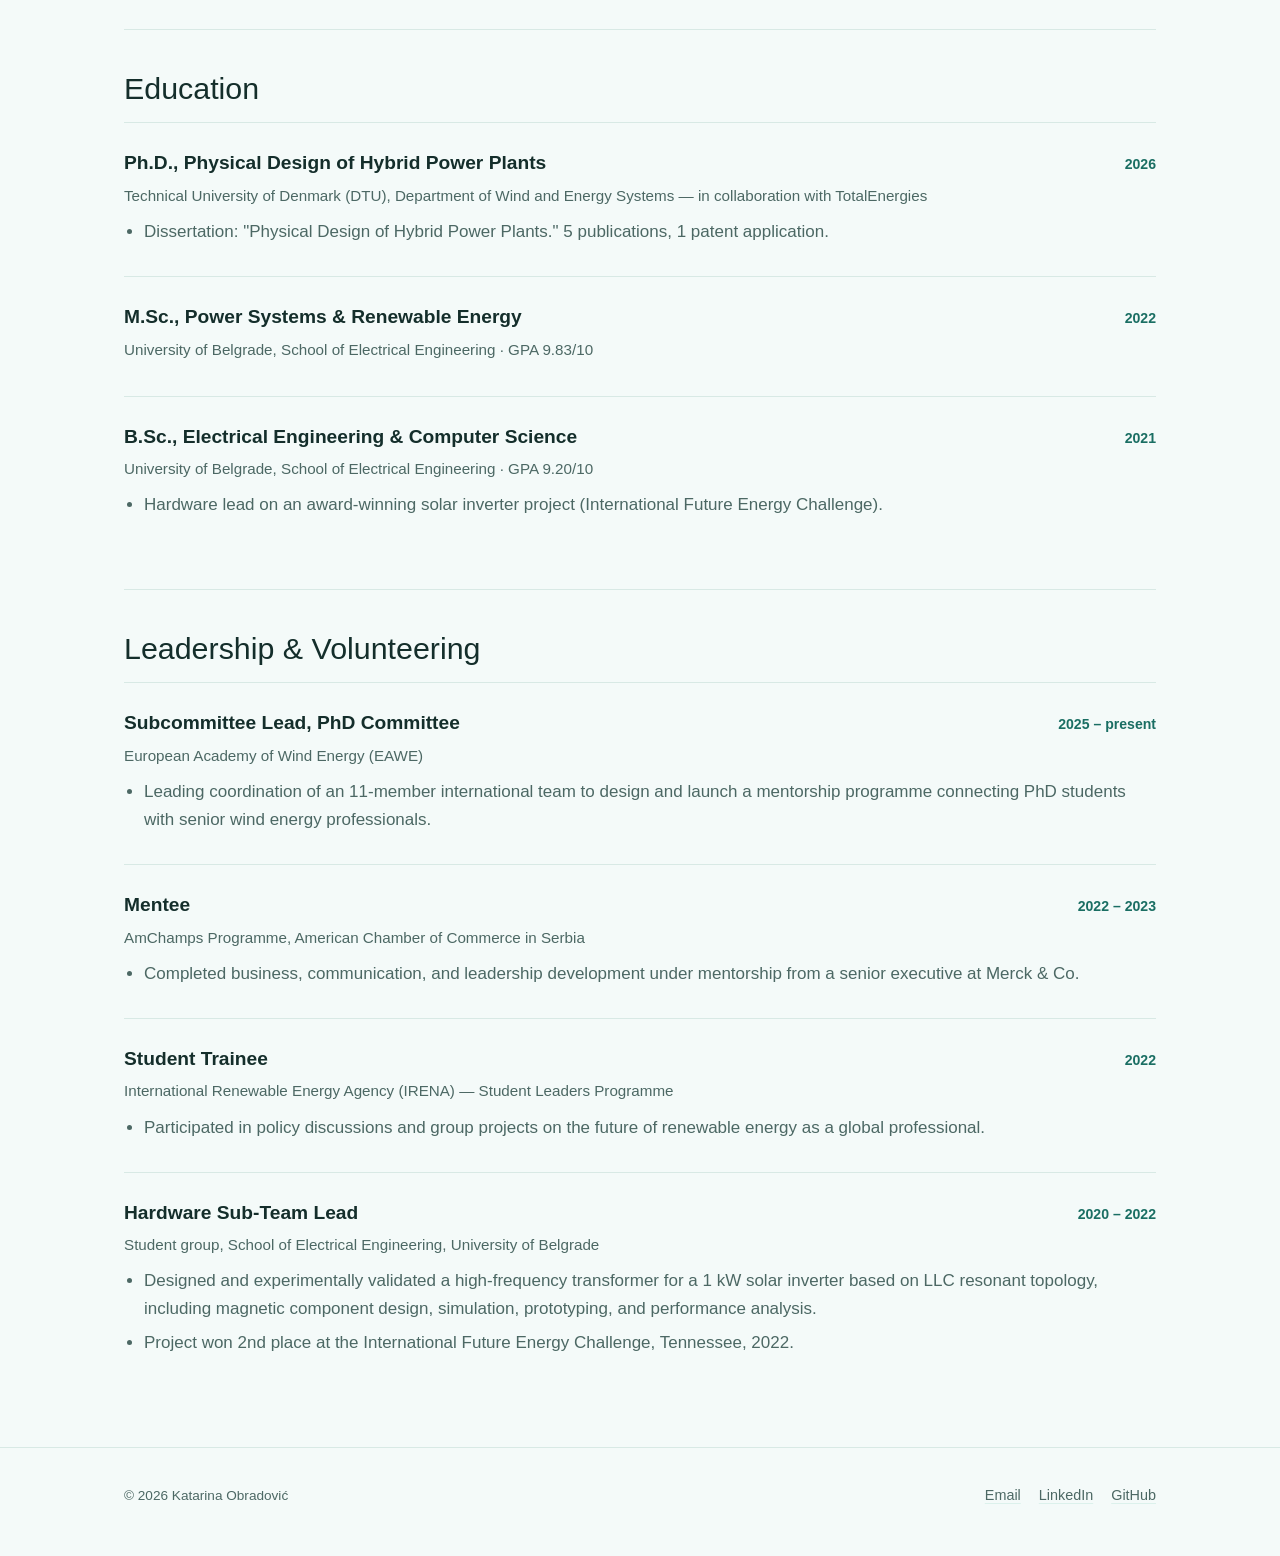
==== commit 04c57f19: "Add style note and research questions to Professional Experience section" ====
--- a/experience.html
+++ b/experience.html
@@ -41,20 +41,27 @@
   <section>
     <h2>Professional Experience</h2>
 
+    <div class="style-note">
+      <span>Told here through a simplified, non-formal lens.</span>
+      <a href="cv.pdf" class="style-note-btn" target="_blank" rel="noopener">For the corporate/academic style, see my CV →</a>
+    </div>
+
     <div class="timeline-item">
       <div class="timeline-head">
         <div class="timeline-role">Doctoral Researcher</div>
-        <div class="timeline-dates">Feb 2023 – May 2026</div>
+        <div class="timeline-dates">2023 – 2026</div>
       </div>
       <div class="timeline-org">DTU Wind &amp; Energy Systems, Technical University of Denmark · Copenhagen, Denmark</div>
-      <ul>
-        <li>Developed mathematical optimization models (MILP and gradient-based) for cost-optimal design and operation of grid-connected wind-PV hybrid plants, covering turbine layout, PV array placement, energy yield, and electrical collection network — calibrated against real industry case studies in collaboration with TotalEnergies.</li>
-        <li>Formulated and solved large-scale optimization problems involving network design decisions and techno-economic trade-offs; applied models to industry-scale case studies.</li>
-        <li>Completed a 4-month applied research stay at TotalEnergies (Paris) with engineering, finance, and commercial teams; co-developed a hybridization model and methodology resulting in a patent application filed to the European Patent Office (EP26305229.2, 2025).</li>
-        <li>Contributed to IEA TCP Wind Task 50 on reference designs and methodologies for hybrid renewable power plants.</li>
-        <li>Supervised two M.Sc. theses and taught four university courses in energy systems and optimization.</li>
-        <li>Produced 5 scientific publications (3 journal papers, 2 conference papers) and 1 patent application within three years.</li>
-      </ul>
+      <p class="questions-intro">The questions I explored can be boiled down to:</p>
+      <ul class="research-questions">
+        <li>What is so special about the design of hybrid renewable power plants (wind + solar PV)?</li>
+        <li>How can we design them to be more (cost) efficient and sustainable?</li>
+        <li>Can we better use the existing in-plant infrastructure of existing wind farms? How much?</li>
+        <li>How to (mathematically) model some engineering practices so optimized solutions are as close to something realistic?</li>
+        <li>What mathematical "black magic" to use to get improved designs of large renewable hybrid plants — fast, efficient, yet accurate?</li>
+      </ul>
+      <p>All are addressed in <strong>5 publications</strong>, <strong>1 patent application</strong>, and put into the PhD dissertation of <strong>150 pages</strong>.</p>
+      <p class="tldr"><span class="tldr-label">TLDR</span> Hybrid plants are <em>(usually)</em> worth the extra design complexity, and we can <em>(definitely)</em> design them better than we do today — with less uncertainties, and larger positive impacts on people, planet, and profit.</p>
     </div>
 
     <div class="timeline-item">
--- a/style.css
+++ b/style.css
@@ -462,6 +462,37 @@
   transform: translateY(-1px);
 }
 
+/* ---------- Style note (Experience) ---------- */
+.style-note {
+  display: flex;
+  align-items: center;
+  flex-wrap: wrap;
+  gap: 10px;
+  font-size: 0.92rem;
+  font-style: italic;
+  color: var(--ink-soft);
+  margin: -8px 0 20px;
+}
+
+.style-note-btn {
+  font-style: normal;
+  font-weight: 600;
+  font-size: 0.82rem;
+  color: var(--accent-dark);
+  border: 1px solid var(--accent-light);
+  border-radius: 999px;
+  padding: 4px 14px;
+  text-decoration: none;
+  white-space: nowrap;
+  transition: background var(--transition), color var(--transition), transform var(--transition);
+}
+.style-note-btn:hover {
+  background: var(--accent);
+  border-color: var(--accent);
+  color: #fff;
+  transform: translateY(-1px);
+}
+
 /* ---------- Timeline (Experience) ---------- */
 .timeline-item {
   padding: 24px 0;
@@ -501,6 +532,40 @@
   margin: 0;
   padding-left: 20px;
   color: var(--ink-soft);
+}
+
+.timeline-item p {
+  color: var(--ink-soft);
+  margin: 0 0 10px;
+}
+
+.questions-intro {
+  font-style: italic;
+  margin-bottom: 8px;
+}
+
+.research-questions {
+  margin: 0 0 14px;
+}
+
+.research-questions li {
+  font-style: italic;
+  margin-bottom: 6px;
+}
+
+.tldr {
+  background: var(--accent-soft);
+  border-left: 3px solid var(--accent);
+  border-radius: 8px;
+  padding: 10px 16px;
+  margin-top: 14px;
+}
+
+.tldr-label {
+  font-weight: 700;
+  color: var(--accent-dark);
+  letter-spacing: 0.04em;
+  margin-right: 6px;
 }
 .timeline-item li { margin-bottom: 6px; }
 
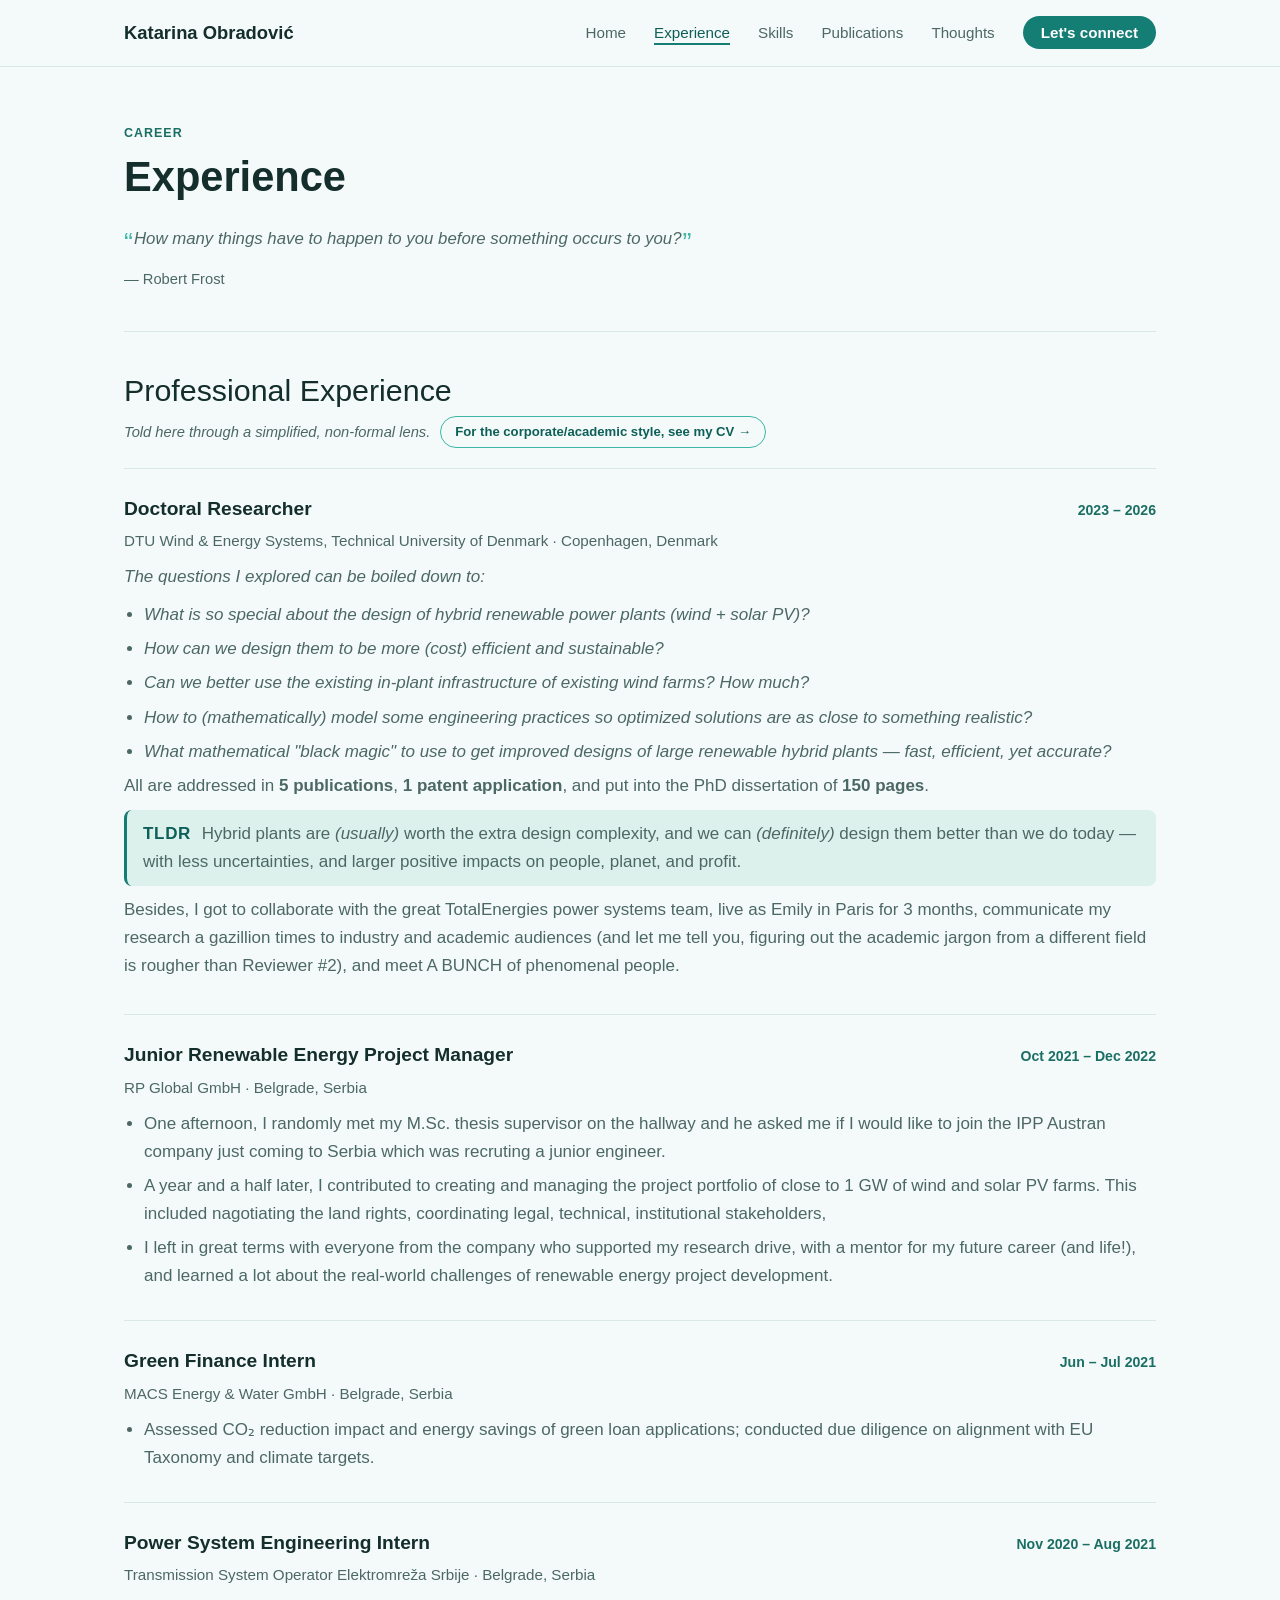
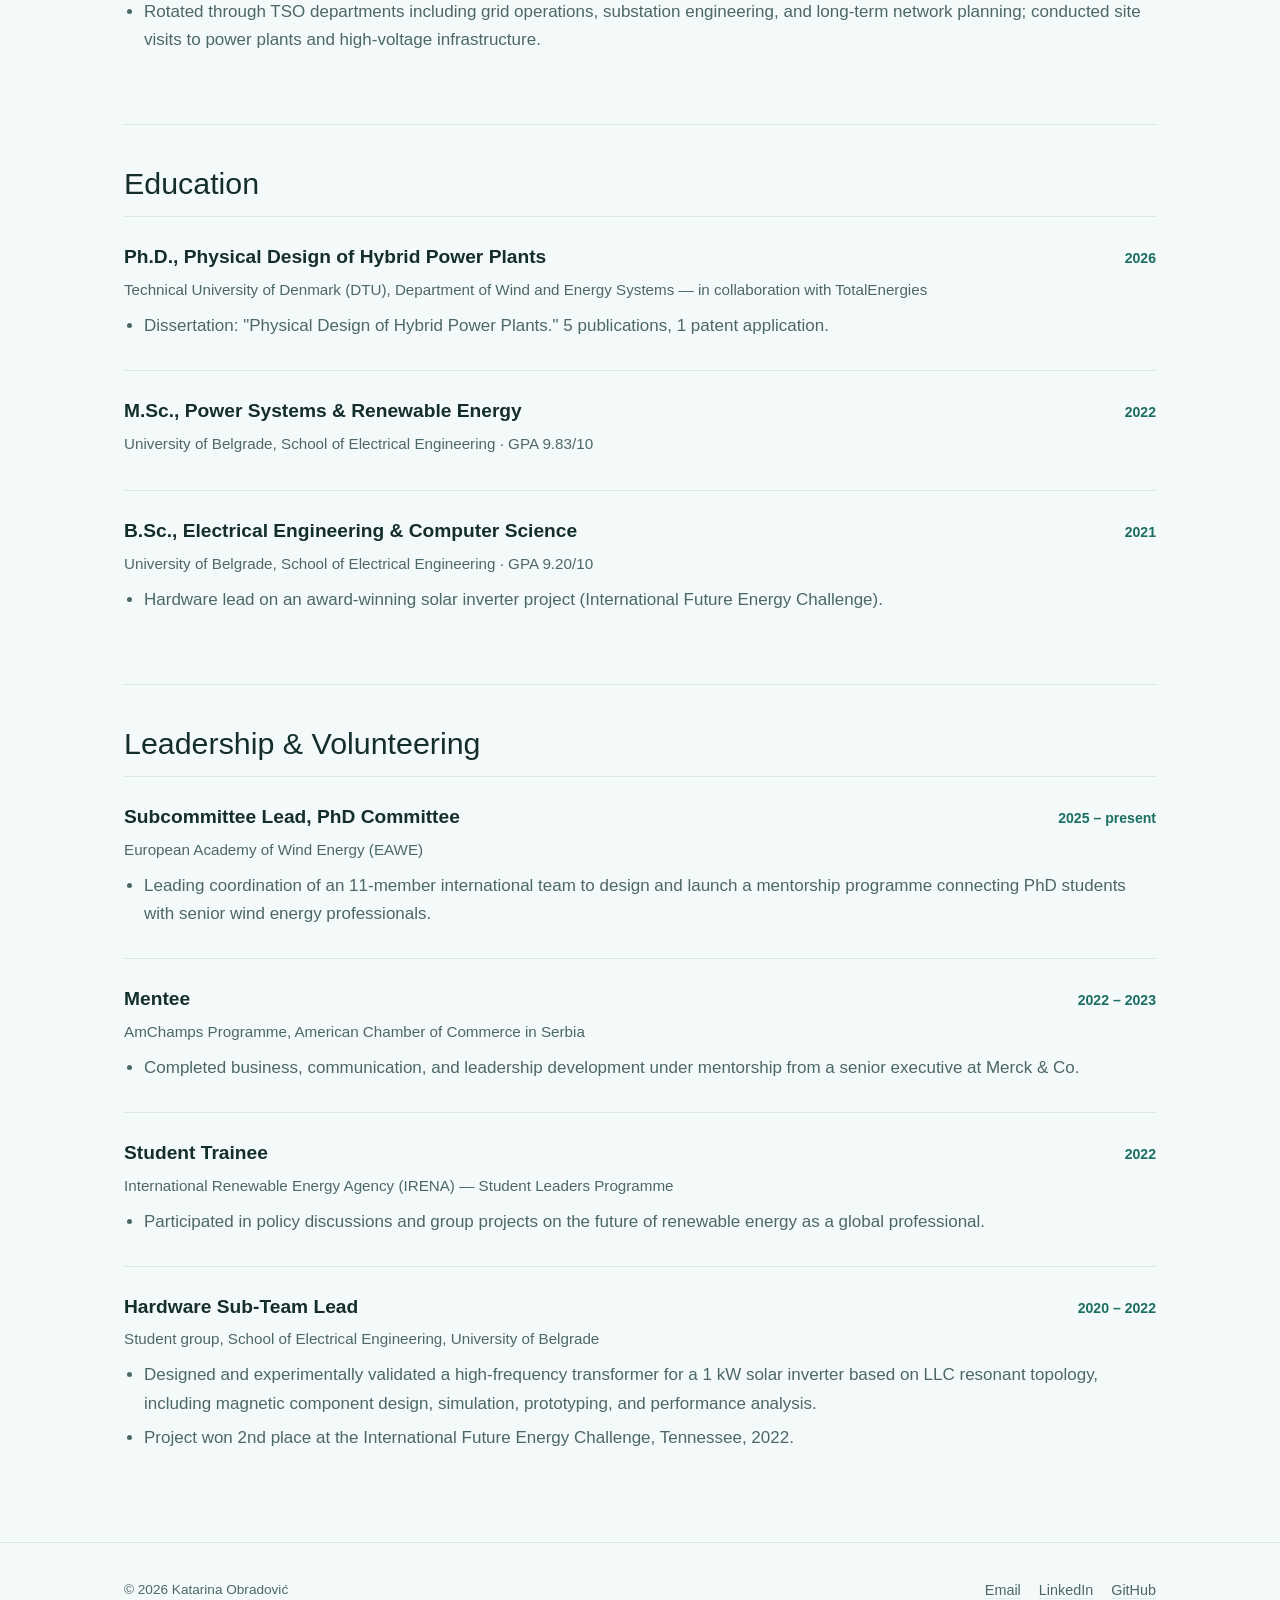
==== commit 7db5c7f8: "Added a few more details about my experience at RP Global." ====
--- a/experience.html
+++ b/experience.html
@@ -62,6 +62,7 @@
       </ul>
       <p>All are addressed in <strong>5 publications</strong>, <strong>1 patent application</strong>, and put into the PhD dissertation of <strong>150 pages</strong>.</p>
       <p class="tldr"><span class="tldr-label">TLDR</span> Hybrid plants are <em>(usually)</em> worth the extra design complexity, and we can <em>(definitely)</em> design them better than we do today — with less uncertainties, and larger positive impacts on people, planet, and profit.</p>
+      <p>Besides, I got to collaborate with the great TotalEnergies power systems team, live as Emily in Paris for 3 months, communicate my research a gazillion times to industry and academic audiences (and let me tell you, figuring out the academic jargon from a different field is rougher than Reviewer #2), and meet A BUNCH of phenomenal people.</p>
     </div>
 
     <div class="timeline-item">
@@ -71,9 +72,9 @@
       </div>
       <div class="timeline-org">RP Global GmbH · Belgrade, Serbia</div>
       <ul>
-        <li>Built and managed a ~1 GW wind and solar project pipeline in an emerging market context: coordinated feasibility assessments, grid connection studies, permitting, and environmental filings with TSOs, municipalities, and regulatory bodies.</li>
-        <li>Performed power plant design and energy yield assessments for wind and solar PV projects to inform grid connection and technology configuration decisions.</li>
-        <li>Prepared technical and financial due diligence reports and analyses for senior leadership and investors, supporting investment decisions.</li>
+        <li>One afternoon, I randomly met my M.Sc. thesis supervisor on the hallway and he asked me if I would like to join the IPP Austran company just coming to Serbia which was recruting a junior engineer.</li>
+        <li>A year and a half later, I contributed to creating and managing the project portfolio of close to 1 GW of wind and solar PV farms. This included nagotiating the land rights, coordinating legal, technical, institutional stakeholders,    </li>
+        <li>I left in great terms with everyone from the company who supported my research drive, with a mentor for my future career (and life!), and learned a lot about the real-world challenges of renewable energy project development.</li>
       </ul>
     </div>
 
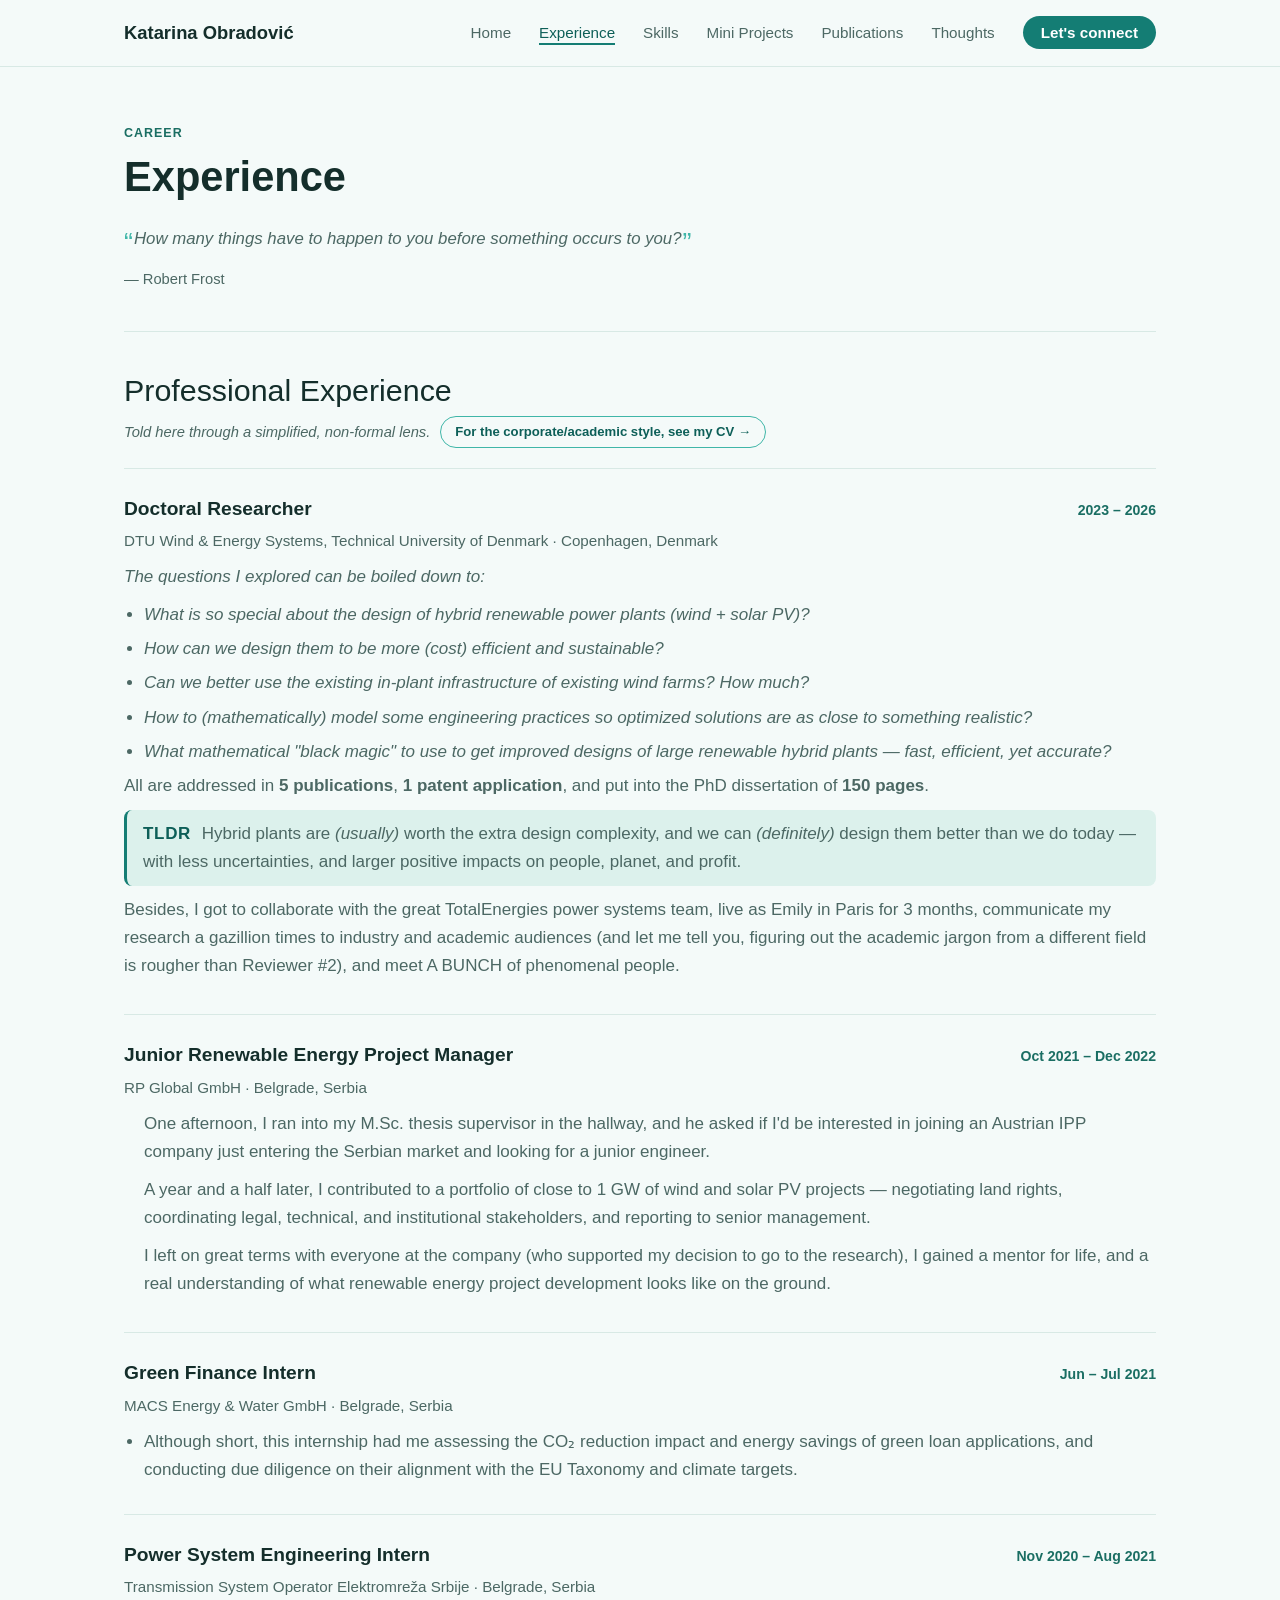
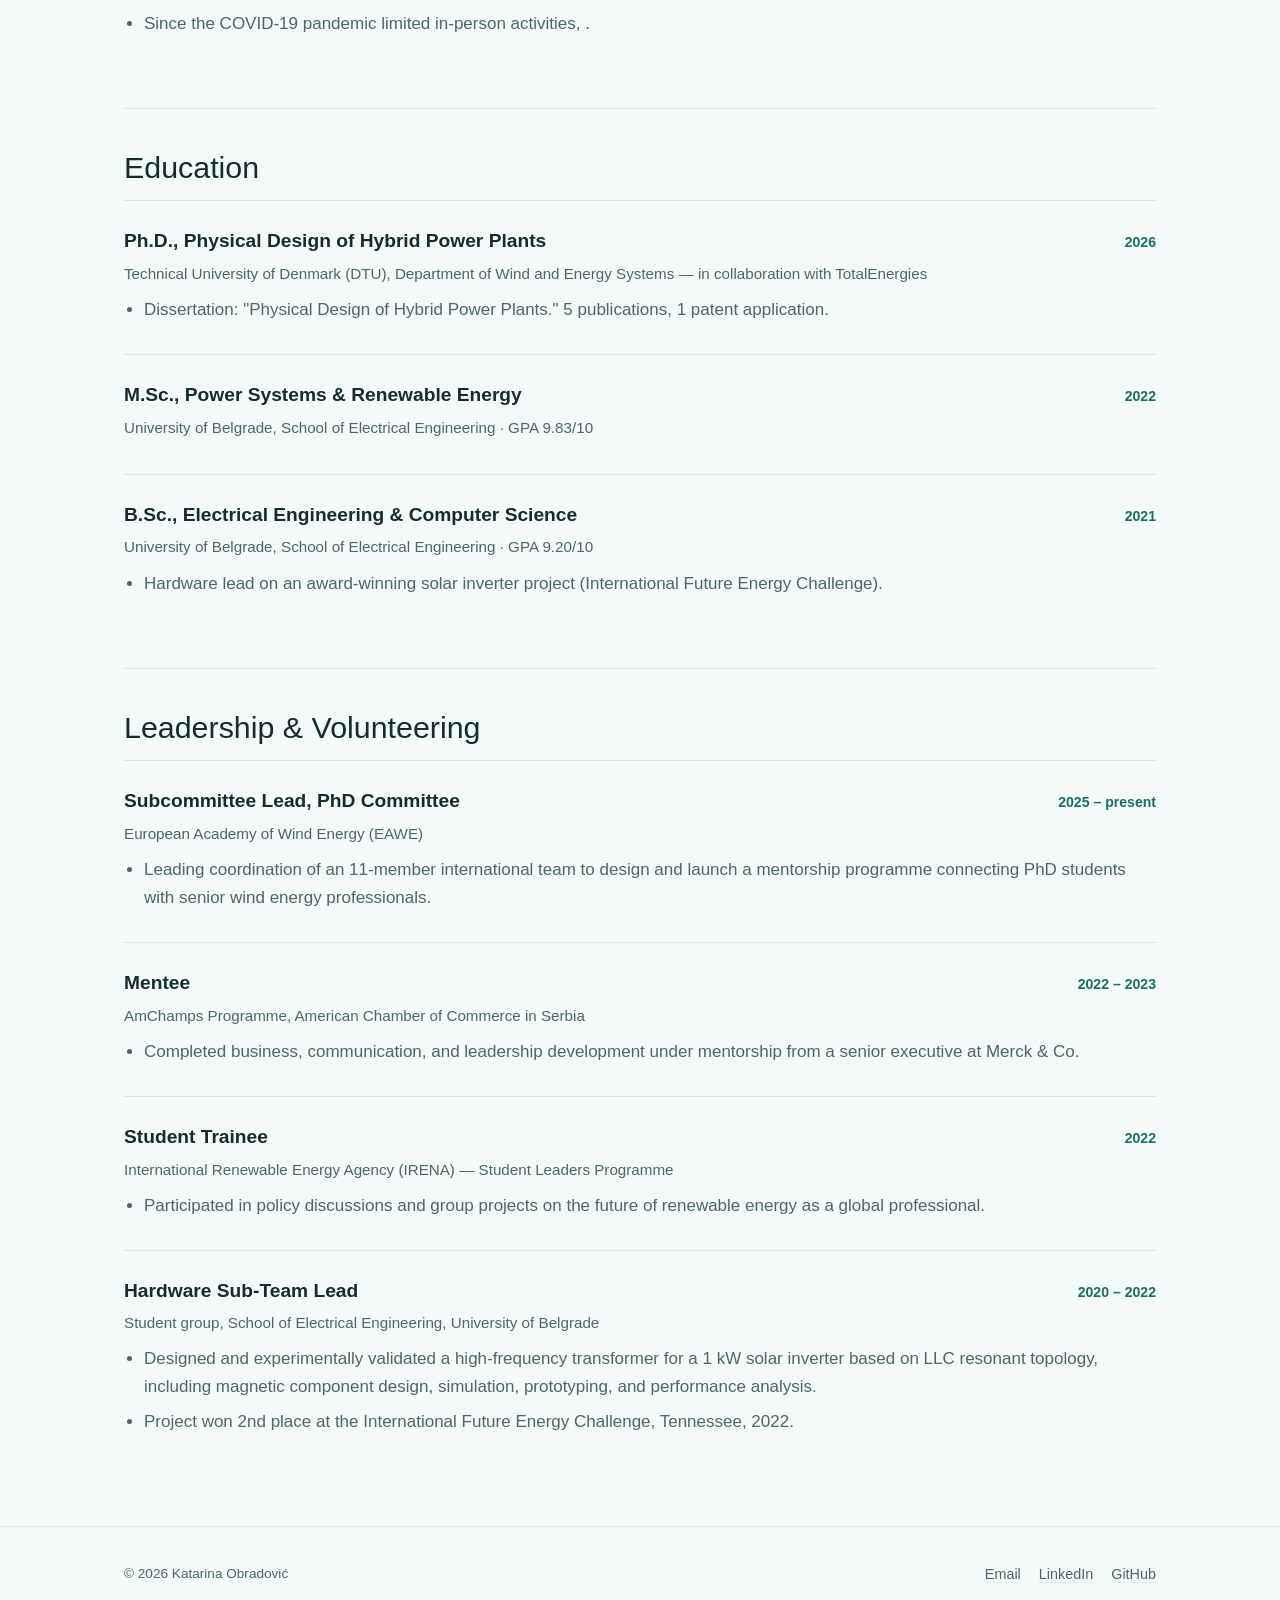
==== commit a947e717: "Mini projects, fixing Experience and other" ====
--- a/experience.html
+++ b/experience.html
@@ -19,6 +19,7 @@
         <li><a href="index.html">Home</a></li>
         <li><a href="experience.html">Experience</a></li>
         <li><a href="skills.html">Skills</a></li>
+        <li><a href="projects.html">Mini Projects</a></li>
         <li><a href="publications.html">Publications</a></li>
         <li><a href="thoughts.html">Thoughts</a></li>
         <li><a href="index.html#connect" class="nav-connect-btn">Let's connect</a></li>
@@ -72,9 +73,9 @@
       </div>
       <div class="timeline-org">RP Global GmbH · Belgrade, Serbia</div>
       <ul>
-        <li>One afternoon, I randomly met my M.Sc. thesis supervisor on the hallway and he asked me if I would like to join the IPP Austran company just coming to Serbia which was recruting a junior engineer.</li>
-        <li>A year and a half later, I contributed to creating and managing the project portfolio of close to 1 GW of wind and solar PV farms. This included nagotiating the land rights, coordinating legal, technical, institutional stakeholders,    </li>
-        <li>I left in great terms with everyone from the company who supported my research drive, with a mentor for my future career (and life!), and learned a lot about the real-world challenges of renewable energy project development.</li>
+        <p>One afternoon, I ran into my M.Sc. thesis supervisor in the hallway, and he asked if I'd be interested in joining an Austrian IPP company just entering the Serbian market and looking for a junior engineer.</p>
+        <p>A year and a half later, I contributed to a portfolio of close to 1 GW of wind and solar PV projects — negotiating land rights, coordinating legal, technical, and institutional stakeholders, and reporting to senior management.</p>
+        <p>I left on great terms with everyone at the company (who supported my decision to go to the research), I gained a mentor for life, and a real understanding of what renewable energy project development looks like on the ground.</p>
       </ul>
     </div>
 
@@ -85,7 +86,7 @@
       </div>
       <div class="timeline-org">MACS Energy &amp; Water GmbH · Belgrade, Serbia</div>
       <ul>
-        <li>Assessed CO₂ reduction impact and energy savings of green loan applications; conducted due diligence on alignment with EU Taxonomy and climate targets.</li>
+      <li>Although short, this internship had me assessing the CO₂ reduction impact and energy savings of green loan applications, and conducting due diligence on their alignment with the EU Taxonomy and climate targets.</li>
       </ul>
     </div>
 
@@ -96,7 +97,7 @@
       </div>
       <div class="timeline-org">Transmission System Operator Elektromreža Srbije · Belgrade, Serbia</div>
       <ul>
-        <li>Rotated through TSO departments including grid operations, substation engineering, and long-term network planning; conducted site visits to power plants and high-voltage infrastructure.</li>
+        <li>Since the COVID-19 pandemic limited in-person activities, .</li>
       </ul>
     </div>
   </section>
@@ -192,7 +193,7 @@
     <div class="footer-links">
       <a href="mailto:obradovick15@gmail.com">Email</a>
       <a href="https://linkedin.com/in/YOUR-LINKEDIN-HANDLE" target="_blank" rel="noopener">LinkedIn</a>
-      <a href="https://github.com/YOUR-GITHUB-USERNAME" target="_blank" rel="noopener">GitHub</a>
+      <a href="https://github.com/kataob" target="_blank" rel="noopener">GitHub</a>
     </div>
   </div>
 </footer>
--- a/style.css
+++ b/style.css
@@ -461,6 +461,60 @@
   color: #fff;
   transform: translateY(-1px);
 }
+
+/* ---------- Mini Projects ---------- */
+.project-grid {
+  display: grid;
+  grid-template-columns: repeat(auto-fit, minmax(280px, 1fr));
+  gap: 18px;
+  margin-top: 24px;
+}
+
+.project-card {
+  background: var(--card);
+  border: 1px solid var(--rule);
+  border-radius: var(--radius);
+  padding: 22px 22px 20px;
+  box-shadow: var(--shadow);
+  transition: transform var(--transition), box-shadow var(--transition);
+  display: flex;
+  flex-direction: column;
+}
+.project-card:hover {
+  transform: translateY(-3px);
+  box-shadow: var(--shadow-hover);
+}
+
+.project-title {
+  font-family: 'Satoshi', -apple-system, BlinkMacSystemFont, 'Segoe UI', sans-serif;
+  font-weight: 600;
+  font-size: 1.15rem;
+  margin-bottom: 8px;
+}
+.project-title a {
+  color: var(--ink);
+  text-decoration: none;
+}
+.project-title a:hover { color: var(--accent-dark); }
+
+.project-desc {
+  color: var(--ink-soft);
+  font-size: 0.95rem;
+  flex-grow: 1;
+}
+
+.project-link {
+  display: inline-flex;
+  align-items: center;
+  gap: 6px;
+  margin-top: 14px;
+  font-size: 0.88rem;
+  font-weight: 600;
+  color: var(--accent-dark);
+  text-decoration: none;
+}
+.project-link svg { width: 16px; height: 16px; }
+.project-link:hover { color: var(--accent); }
 
 /* ---------- Style note (Experience) ---------- */
 .style-note {
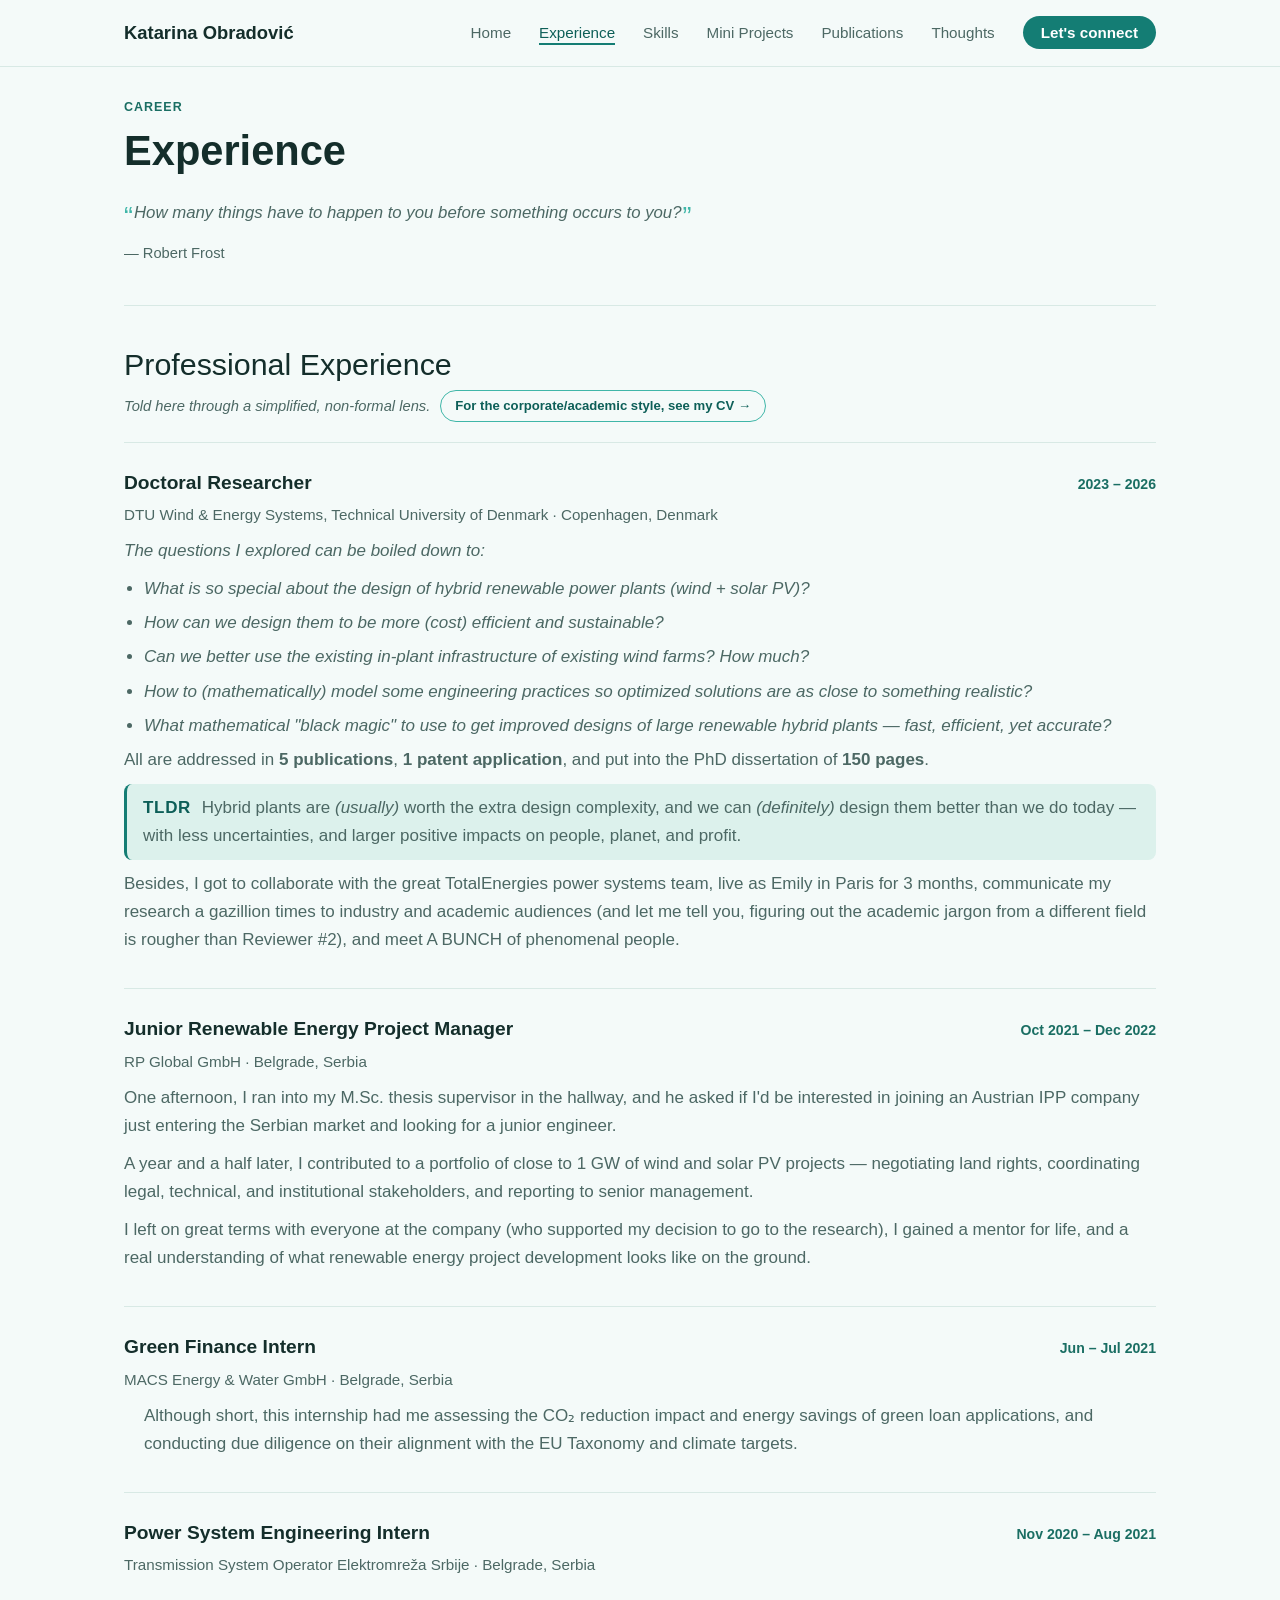
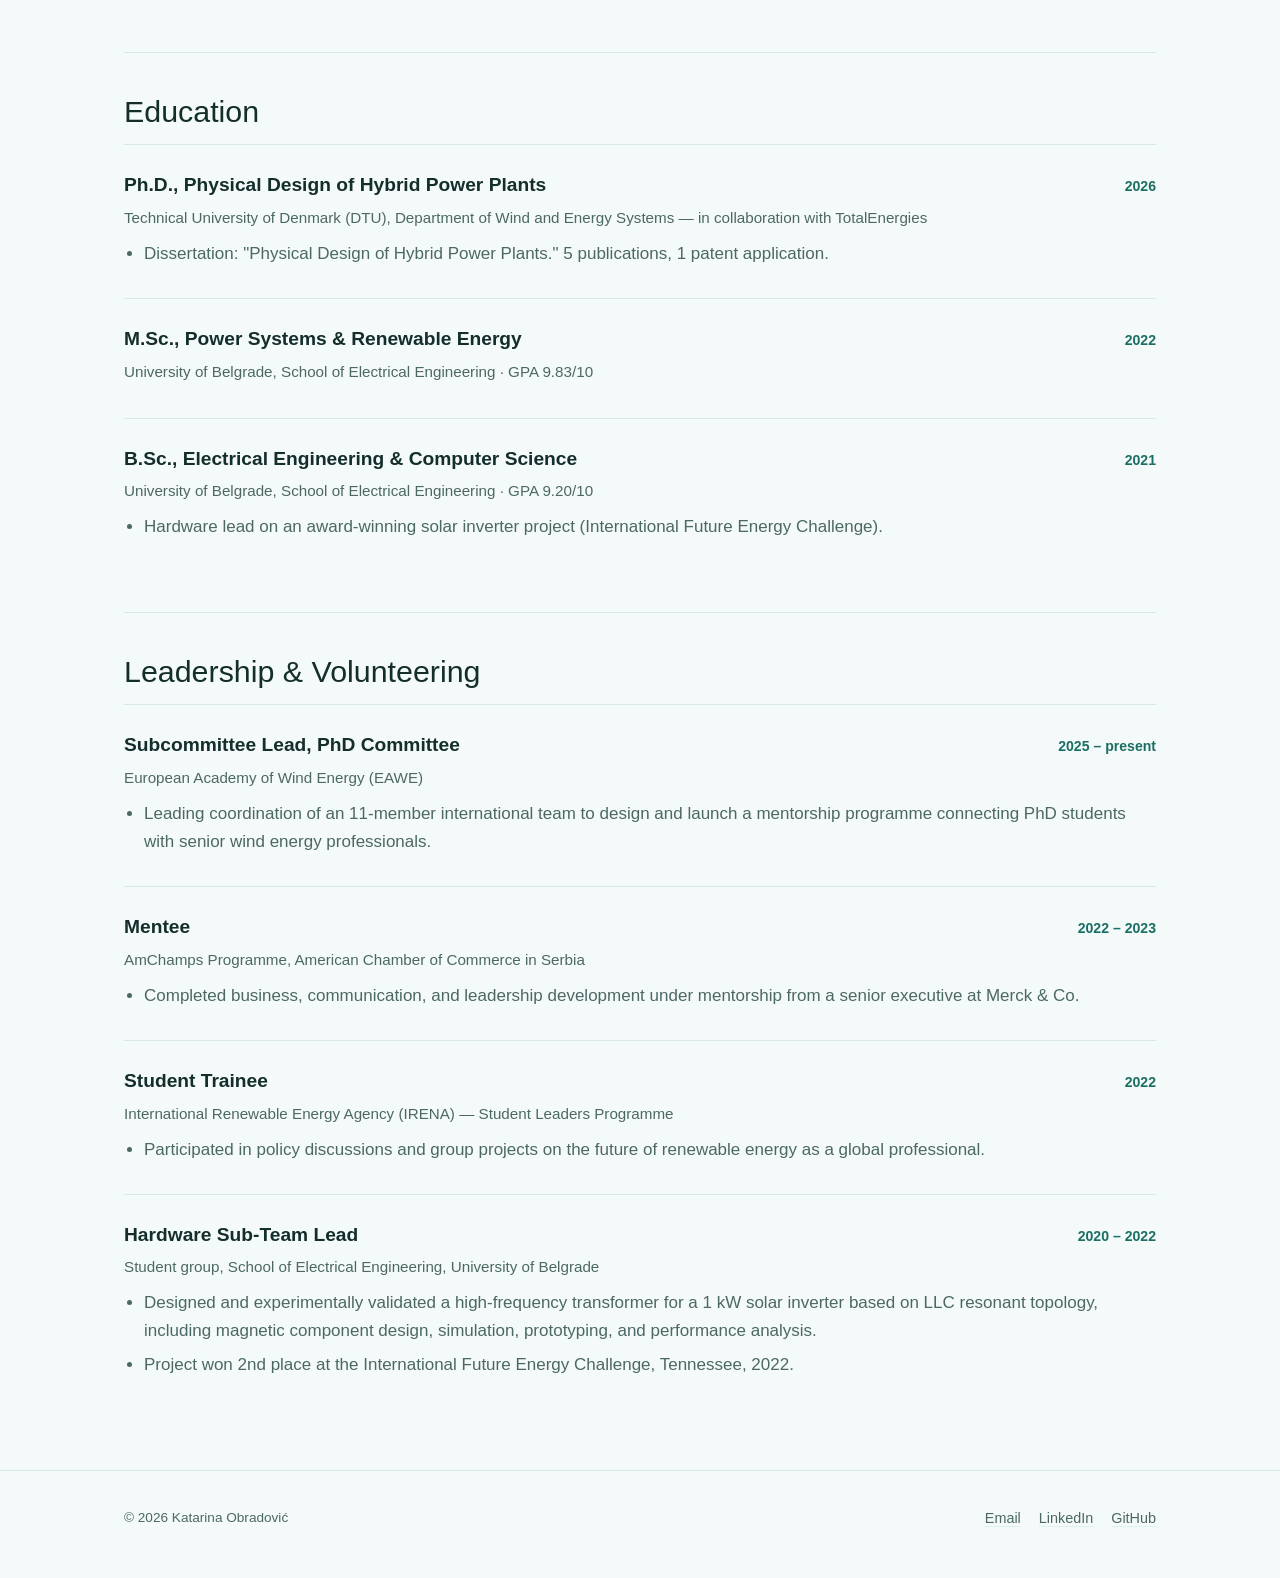
==== commit ff033bf6: "Changes in the text across different tabs." ====
--- a/experience.html
+++ b/experience.html
@@ -30,7 +30,7 @@
 
 <main class="container">
 
-  <section style="padding-top:56px;">
+  <section style="padding-top:30px;">
     <div class="section-label">Career</div>
     <h1>Experience</h1>
     <div class="page-quote">
@@ -72,11 +72,9 @@
         <div class="timeline-dates">Oct 2021 – Dec 2022</div>
       </div>
       <div class="timeline-org">RP Global GmbH · Belgrade, Serbia</div>
-      <ul>
-        <p>One afternoon, I ran into my M.Sc. thesis supervisor in the hallway, and he asked if I'd be interested in joining an Austrian IPP company just entering the Serbian market and looking for a junior engineer.</p>
-        <p>A year and a half later, I contributed to a portfolio of close to 1 GW of wind and solar PV projects — negotiating land rights, coordinating legal, technical, and institutional stakeholders, and reporting to senior management.</p>
-        <p>I left on great terms with everyone at the company (who supported my decision to go to the research), I gained a mentor for life, and a real understanding of what renewable energy project development looks like on the ground.</p>
-      </ul>
+      <p>One afternoon, I ran into my M.Sc. thesis supervisor in the hallway, and he asked if I'd be interested in joining an Austrian IPP company just entering the Serbian market and looking for a junior engineer.</p>
+      <p>A year and a half later, I contributed to a portfolio of close to 1 GW of wind and solar PV projects — negotiating land rights, coordinating legal, technical, and institutional stakeholders, and reporting to senior management.</p>
+      <p>I left on great terms with everyone at the company (who supported my decision to go to the research), I gained a mentor for life, and a real understanding of what renewable energy project development looks like on the ground.</p>
     </div>
 
     <div class="timeline-item">
@@ -86,7 +84,7 @@
       </div>
       <div class="timeline-org">MACS Energy &amp; Water GmbH · Belgrade, Serbia</div>
       <ul>
-      <li>Although short, this internship had me assessing the CO₂ reduction impact and energy savings of green loan applications, and conducting due diligence on their alignment with the EU Taxonomy and climate targets.</li>
+      <p>Although short, this internship had me assessing the CO₂ reduction impact and energy savings of green loan applications, and conducting due diligence on their alignment with the EU Taxonomy and climate targets.</li>
       </ul>
     </div>
 
@@ -97,7 +95,7 @@
       </div>
       <div class="timeline-org">Transmission System Operator Elektromreža Srbije · Belgrade, Serbia</div>
       <ul>
-        <li>Since the COVID-19 pandemic limited in-person activities, .</li>
+
       </ul>
     </div>
   </section>
--- a/style.css
+++ b/style.css
@@ -488,7 +488,7 @@
 .project-title {
   font-family: 'Satoshi', -apple-system, BlinkMacSystemFont, 'Segoe UI', sans-serif;
   font-weight: 600;
-  font-size: 1.15rem;
+  font-size: 1.5rem;
   margin-bottom: 8px;
 }
 .project-title a {
@@ -504,16 +504,13 @@
 }
 
 .project-link {
-  display: inline-flex;
-  align-items: center;
-  gap: 6px;
+  display: inline-block;
   margin-top: 14px;
   font-size: 0.88rem;
   font-weight: 600;
   color: var(--accent-dark);
   text-decoration: none;
 }
-.project-link svg { width: 16px; height: 16px; }
 .project-link:hover { color: var(--accent); }
 
 /* ---------- Style note (Experience) ---------- */
